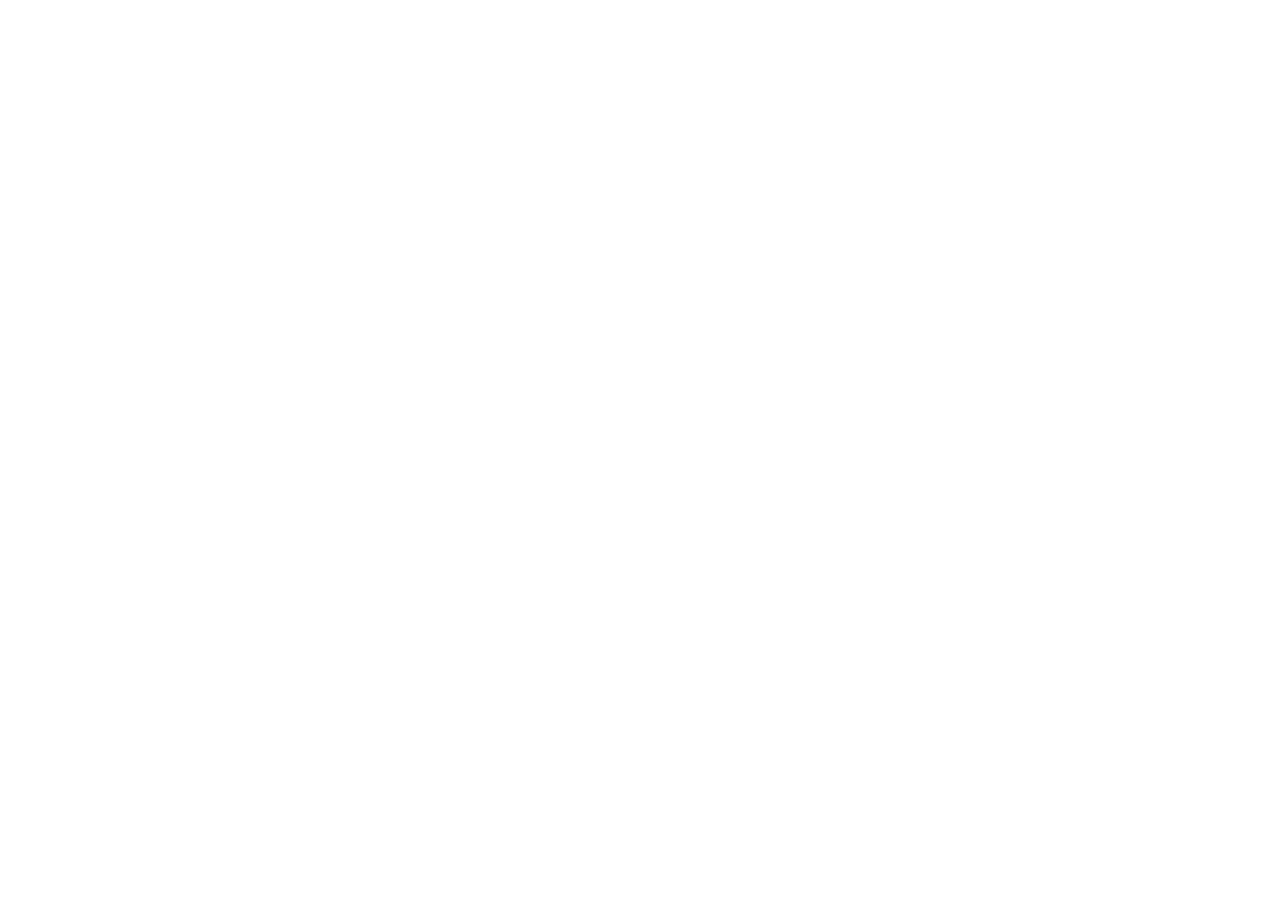
==== index.html @ 30240d35 "init project" ====
<!DOCTYPE html>
<html lang="en">
<head>
    <meta charset="UTF-8">
    <meta http-equiv="X-UA-Compatible" content="IE=edge">
    <meta name="viewport" content="width=device-width, initial-scale=1.0">
    <title>Document</title>
</head>
<body>
    
</body>
</html>
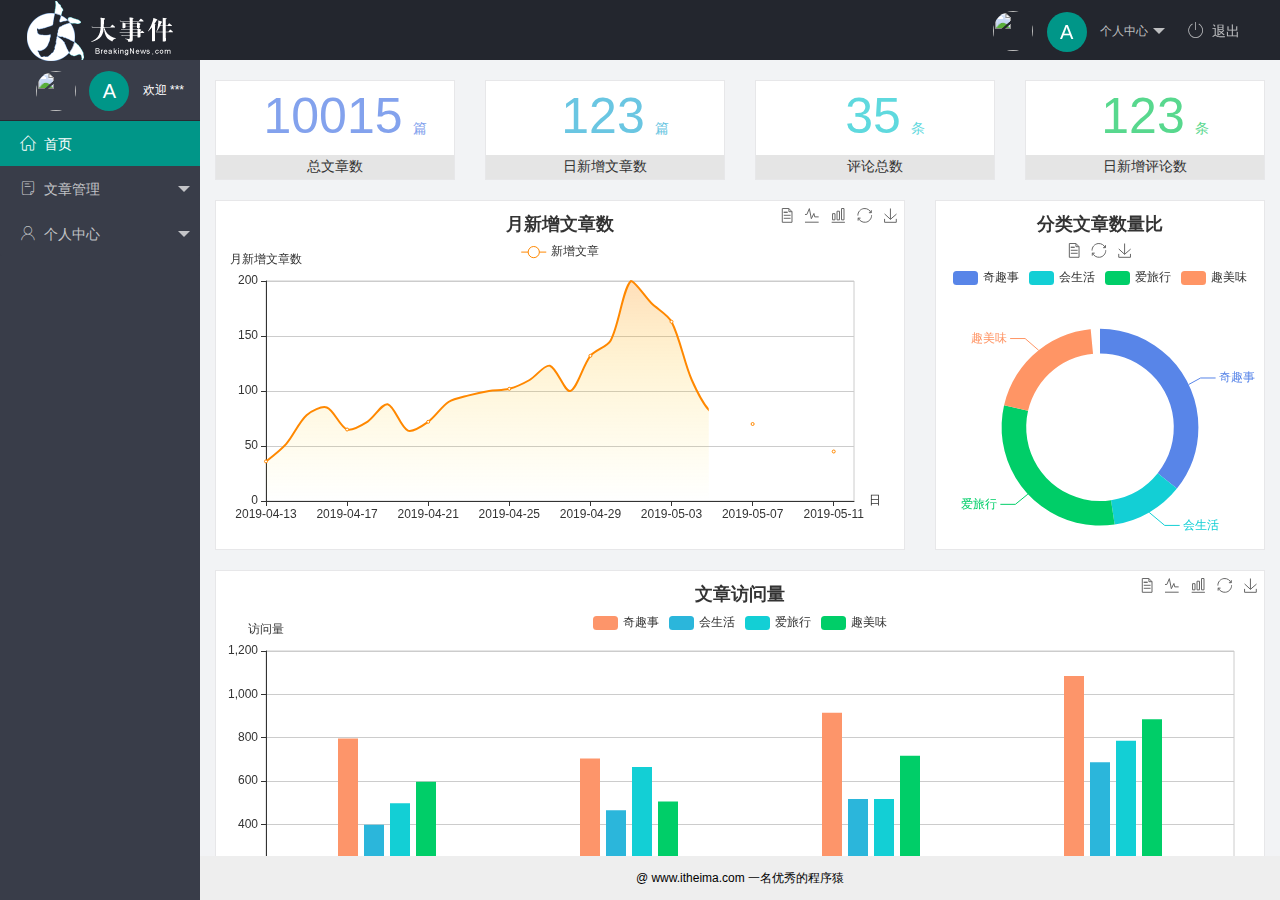
==== commit 3b55ef38: "完成了主页的开发" ====
--- a/index.html
+++ b/index.html
@@ -1,12 +1,92 @@
 <!DOCTYPE html>
 <html lang="en">
+
 <head>
-    <meta charset="UTF-8">
-    <meta http-equiv="X-UA-Compatible" content="IE=edge">
-    <meta name="viewport" content="width=device-width, initial-scale=1.0">
-    <title>Document</title>
+  <meta charset="UTF-8">
+  <meta http-equiv="X-UA-Compatible" content="IE=edge">
+  <meta name="viewport" content="width=device-width, initial-scale=1.0">
+  <title>大事件-主页</title>
+  <!-- 引入layui的css文件 -->
+  <link rel="stylesheet" href="./assets/lib/layui/css/layui.css">
+  <!-- 引入第三方字体图标库 -->
+  <link rel="stylesheet" href="./assets/fonts/iconfont.css">
+  <!-- 引入自己的css样式文件 -->
+  <link rel="stylesheet" href="./assets/css/index.css">
 </head>
-<body>
-    
+
+<body class="layui-layout-body">
+  <div class="layui-layout layui-layout-admin">
+    <div class="layui-header">
+      <div class="layui-logo">
+        <img src="/assets/images/logo.png" alt="" />
+      </div>
+      <!-- 头部区域（可配合layui已有的水平导航） -->
+      <ul class="layui-nav layui-layout-right">
+        <li class="layui-nav-item">
+          <a href="javascript:;" class="userinfo">
+            <img src="http://t.cn/RCzsdCq" class="layui-nav-img" />
+            <span class="text-avatar">A</span>
+            个人中心
+          </a>
+          <dl class="layui-nav-child">
+            <dd><a href="">基本资料</a></dd>
+            <dd><a href="">更换头像</a></dd>
+            <dd><a href="">重置密码</a></dd>
+          </dl>
+        </li>
+        <li class="layui-nav-item"><a href="javascript:;" id="btnLogout"><span class="iconfont icon-tuichu"></span>退出</a></li>
+      </ul>
+    </div>
+
+    <div class="layui-side layui-bg-black">
+      <div class="layui-side-scroll">
+        <div class="userinfo">
+          <img src="http://t.cn/RCzsdCq" class="layui-nav-img" />
+          <span class="text-avatar">A</span>
+          <span id="welcome">欢迎 ***</span>
+        </div>
+        <!-- 左侧导航区域（可配合layui已有的垂直导航） -->
+        <ul class="layui-nav layui-nav-tree" lay-shrink="all">
+          <li class="layui-nav-item layui-this"><a href="./home/dashboard.html" target="fm"><span
+                class="iconfont icon-home"></span>首页</a></li>
+          <li class="layui-nav-item">
+            <a class="" href="javascript:;"><span class="iconfont icon-16"></span>文章管理</a>
+            <dl class="layui-nav-child">
+              <dd><a href="javascript:;"><i class="layui-icon layui-icon-app"></i>文章类别</a></dd>
+              <dd><a href="javascript:;"><i class="layui-icon layui-icon-app"></i>文章列表</a></dd>
+              <dd><a href="javascript:;"><i class="layui-icon layui-icon-app"></i>发布文章</a></dd>
+            </dl>
+          </li>
+          <li class="layui-nav-item">
+            <a href="javascript:;"><span class="iconfont icon-user"></span>个人中心</a>
+            <dl class="layui-nav-child">
+              <dd><a href="javascript:;"><i class="layui-icon layui-icon-app"></i>基本资料</a></dd>
+              <dd><a href="javascript:;"><i class="layui-icon layui-icon-app"></i>更换头像</a></dd>
+              <dd><a href="javascript:;"><i class="layui-icon layui-icon-app"></i>重置密码</a></dd>
+            </dl>
+          </li>
+        </ul>
+      </div>
+    </div>
+
+    <div class="layui-body">
+      <!-- 内容主体区域 -->
+      <iframe src="./home/dashboard.html" name="fm" frameborder="0"></iframe>
+    </div>
+
+    <div class="layui-footer">
+      <!-- 底部固定区域 -->
+      @ www.itheima.com 一名优秀的程序猿
+    </div>
+  </div>
+  <!-- 导入 layui 的JS文件 -->
+  <script src="./assets/lib/layui/layui.all.js"></script>
+  <!-- 导入jQuery -->
+  <script src="./assets/lib/jquery.js"></script>
+  <!-- 导入baseAPI.js -->
+  <script src="./assets/js/baseAPI.js"></script>
+  <!-- 导入自己封装的js -->
+  <script src="./assets/js/index.js"></script>
 </body>
+
 </html>--- a/assets/lib/layui/css/layui.css
+++ b/assets/lib/layui/css/layui.css
@@ -0,0 +1,2 @@
+/** layui-v2.5.5 MIT License By https://www.layui.com */
+ .layui-inline,img{display:inline-block;vertical-align:middle}h1,h2,h3,h4,h5,h6{font-weight:400}.layui-edge,.layui-header,.layui-inline,.layui-main{position:relative}.layui-body,.layui-edge,.layui-elip{overflow:hidden}.layui-btn,.layui-edge,.layui-inline,img{vertical-align:middle}.layui-btn,.layui-disabled,.layui-icon,.layui-unselect{-moz-user-select:none;-webkit-user-select:none;-ms-user-select:none}.layui-elip,.layui-form-checkbox span,.layui-form-pane .layui-form-label{text-overflow:ellipsis;white-space:nowrap}.layui-breadcrumb,.layui-tree-btnGroup{visibility:hidden}blockquote,body,button,dd,div,dl,dt,form,h1,h2,h3,h4,h5,h6,input,li,ol,p,pre,td,textarea,th,ul{margin:0;padding:0;-webkit-tap-highlight-color:rgba(0,0,0,0)}a:active,a:hover{outline:0}img{border:none}li{list-style:none}table{border-collapse:collapse;border-spacing:0}h4,h5,h6{font-size:100%}button,input,optgroup,option,select,textarea{font-family:inherit;font-size:inherit;font-style:inherit;font-weight:inherit;outline:0}pre{white-space:pre-wrap;white-space:-moz-pre-wrap;white-space:-pre-wrap;white-space:-o-pre-wrap;word-wrap:break-word}body{line-height:24px;font:14px Helvetica Neue,Helvetica,PingFang SC,Tahoma,Arial,sans-serif}hr{height:1px;margin:10px 0;border:0;clear:both}a{color:#333;text-decoration:none}a:hover{color:#777}a cite{font-style:normal;*cursor:pointer}.layui-border-box,.layui-border-box *{box-sizing:border-box}.layui-box,.layui-box *{box-sizing:content-box}.layui-clear{clear:both;*zoom:1}.layui-clear:after{content:'\20';clear:both;*zoom:1;display:block;height:0}.layui-inline{*display:inline;*zoom:1}.layui-edge{display:inline-block;width:0;height:0;border-width:6px;border-style:dashed;border-color:transparent}.layui-edge-top{top:-4px;border-bottom-color:#999;border-bottom-style:solid}.layui-edge-right{border-left-color:#999;border-left-style:solid}.layui-edge-bottom{top:2px;border-top-color:#999;border-top-style:solid}.layui-edge-left{border-right-color:#999;border-right-style:solid}.layui-disabled,.layui-disabled:hover{color:#d2d2d2!important;cursor:not-allowed!important}.layui-circle{border-radius:100%}.layui-show{display:block!important}.layui-hide{display:none!important}@font-face{font-family:layui-icon;src:url(../font/iconfont.eot?v=250);src:url(../font/iconfont.eot?v=250#iefix) format('embedded-opentype'),url(../font/iconfont.woff2?v=250) format('woff2'),url(../font/iconfont.woff?v=250) format('woff'),url(../font/iconfont.ttf?v=250) format('truetype'),url(../font/iconfont.svg?v=250#layui-icon) format('svg')}.layui-icon{font-family:layui-icon!important;font-size:16px;font-style:normal;-webkit-font-smoothing:antialiased;-moz-osx-font-smoothing:grayscale}.layui-icon-reply-fill:before{content:"\e611"}.layui-icon-set-fill:before{content:"\e614"}.layui-icon-menu-fill:before{content:"\e60f"}.layui-icon-search:before{content:"\e615"}.layui-icon-share:before{content:"\e641"}.layui-icon-set-sm:before{content:"\e620"}.layui-icon-engine:before{content:"\e628"}.layui-icon-close:before{content:"\1006"}.layui-icon-close-fill:before{content:"\1007"}.layui-icon-chart-screen:before{content:"\e629"}.layui-icon-star:before{content:"\e600"}.layui-icon-circle-dot:before{content:"\e617"}.layui-icon-chat:before{content:"\e606"}.layui-icon-release:before{content:"\e609"}.layui-icon-list:before{content:"\e60a"}.layui-icon-chart:before{content:"\e62c"}.layui-icon-ok-circle:before{content:"\1005"}.layui-icon-layim-theme:before{content:"\e61b"}.layui-icon-table:before{content:"\e62d"}.layui-icon-right:before{content:"\e602"}.layui-icon-left:before{content:"\e603"}.layui-icon-cart-simple:before{content:"\e698"}.layui-icon-face-cry:before{content:"\e69c"}.layui-icon-face-smile:before{content:"\e6af"}.layui-icon-survey:before{content:"\e6b2"}.layui-icon-tree:before{content:"\e62e"}.layui-icon-upload-circle:before{content:"\e62f"}.layui-icon-add-circle:before{content:"\e61f"}.layui-icon-download-circle:before{content:"\e601"}.layui-icon-templeate-1:before{content:"\e630"}.layui-icon-util:before{content:"\e631"}.layui-icon-face-surprised:before{content:"\e664"}.layui-icon-edit:before{content:"\e642"}.layui-icon-speaker:before{content:"\e645"}.layui-icon-down:before{content:"\e61a"}.layui-icon-file:before{content:"\e621"}.layui-icon-layouts:before{content:"\e632"}.layui-icon-rate-half:before{content:"\e6c9"}.layui-icon-add-circle-fine:before{content:"\e608"}.layui-icon-prev-circle:before{content:"\e633"}.layui-icon-read:before{content:"\e705"}.layui-icon-404:before{content:"\e61c"}.layui-icon-carousel:before{content:"\e634"}.layui-icon-help:before{content:"\e607"}.layui-icon-code-circle:before{content:"\e635"}.layui-icon-water:before{content:"\e636"}.layui-icon-username:before{content:"\e66f"}.layui-icon-find-fill:before{content:"\e670"}.layui-icon-about:before{content:"\e60b"}.layui-icon-location:before{content:"\e715"}.layui-icon-up:before{content:"\e619"}.layui-icon-pause:before{content:"\e651"}.layui-icon-date:before{content:"\e637"}.layui-icon-layim-uploadfile:before{content:"\e61d"}.layui-icon-delete:before{content:"\e640"}.layui-icon-play:before{content:"\e652"}.layui-icon-top:before{content:"\e604"}.layui-icon-friends:before{content:"\e612"}.layui-icon-refresh-3:before{content:"\e9aa"}.layui-icon-ok:before{content:"\e605"}.layui-icon-layer:before{content:"\e638"}.layui-icon-face-smile-fine:before{content:"\e60c"}.layui-icon-dollar:before{content:"\e659"}.layui-icon-group:before{content:"\e613"}.layui-icon-layim-download:before{content:"\e61e"}.layui-icon-picture-fine:before{content:"\e60d"}.layui-icon-link:before{content:"\e64c"}.layui-icon-diamond:before{content:"\e735"}.layui-icon-log:before{content:"\e60e"}.layui-icon-rate-solid:before{content:"\e67a"}.layui-icon-fonts-del:before{content:"\e64f"}.layui-icon-unlink:before{content:"\e64d"}.layui-icon-fonts-clear:before{content:"\e639"}.layui-icon-triangle-r:before{content:"\e623"}.layui-icon-circle:before{content:"\e63f"}.layui-icon-radio:before{content:"\e643"}.layui-icon-align-center:before{content:"\e647"}.layui-icon-align-right:before{content:"\e648"}.layui-icon-align-left:before{content:"\e649"}.layui-icon-loading-1:before{content:"\e63e"}.layui-icon-return:before{content:"\e65c"}.layui-icon-fonts-strong:before{content:"\e62b"}.layui-icon-upload:before{content:"\e67c"}.layui-icon-dialogue:before{content:"\e63a"}.layui-icon-video:before{content:"\e6ed"}.layui-icon-headset:before{content:"\e6fc"}.layui-icon-cellphone-fine:before{content:"\e63b"}.layui-icon-add-1:before{content:"\e654"}.layui-icon-face-smile-b:before{content:"\e650"}.layui-icon-fonts-html:before{content:"\e64b"}.layui-icon-form:before{content:"\e63c"}.layui-icon-cart:before{content:"\e657"}.layui-icon-camera-fill:before{content:"\e65d"}.layui-icon-tabs:before{content:"\e62a"}.layui-icon-fonts-code:before{content:"\e64e"}.layui-icon-fire:before{content:"\e756"}.layui-icon-set:before{content:"\e716"}.layui-icon-fonts-u:before{content:"\e646"}.layui-icon-triangle-d:before{content:"\e625"}.layui-icon-tips:before{content:"\e702"}.layui-icon-picture:before{content:"\e64a"}.layui-icon-more-vertical:before{content:"\e671"}.layui-icon-flag:before{content:"\e66c"}.layui-icon-loading:before{content:"\e63d"}.layui-icon-fonts-i:before{content:"\e644"}.layui-icon-refresh-1:before{content:"\e666"}.layui-icon-rmb:before{content:"\e65e"}.layui-icon-home:before{content:"\e68e"}.layui-icon-user:before{content:"\e770"}.layui-icon-notice:before{content:"\e667"}.layui-icon-login-weibo:before{content:"\e675"}.layui-icon-voice:before{content:"\e688"}.layui-icon-upload-drag:before{content:"\e681"}.layui-icon-login-qq:before{content:"\e676"}.layui-icon-snowflake:before{content:"\e6b1"}.layui-icon-file-b:before{content:"\e655"}.layui-icon-template:before{content:"\e663"}.layui-icon-auz:before{content:"\e672"}.layui-icon-console:before{content:"\e665"}.layui-icon-app:before{content:"\e653"}.layui-icon-prev:before{content:"\e65a"}.layui-icon-website:before{content:"\e7ae"}.layui-icon-next:before{content:"\e65b"}.layui-icon-component:before{content:"\e857"}.layui-icon-more:before{content:"\e65f"}.layui-icon-login-wechat:before{content:"\e677"}.layui-icon-shrink-right:before{content:"\e668"}.layui-icon-spread-left:before{content:"\e66b"}.layui-icon-camera:before{content:"\e660"}.layui-icon-note:before{content:"\e66e"}.layui-icon-refresh:before{content:"\e669"}.layui-icon-female:before{content:"\e661"}.layui-icon-male:before{content:"\e662"}.layui-icon-password:before{content:"\e673"}.layui-icon-senior:before{content:"\e674"}.layui-icon-theme:before{content:"\e66a"}.layui-icon-tread:before{content:"\e6c5"}.layui-icon-praise:before{content:"\e6c6"}.layui-icon-star-fill:before{content:"\e658"}.layui-icon-rate:before{content:"\e67b"}.layui-icon-template-1:before{content:"\e656"}.layui-icon-vercode:before{content:"\e679"}.layui-icon-cellphone:before{content:"\e678"}.layui-icon-screen-full:before{content:"\e622"}.layui-icon-screen-restore:before{content:"\e758"}.layui-icon-cols:before{content:"\e610"}.layui-icon-export:before{content:"\e67d"}.layui-icon-print:before{content:"\e66d"}.layui-icon-slider:before{content:"\e714"}.layui-icon-addition:before{content:"\e624"}.layui-icon-subtraction:before{content:"\e67e"}.layui-icon-service:before{content:"\e626"}.layui-icon-transfer:before{content:"\e691"}.layui-main{width:1140px;margin:0 auto}.layui-header{z-index:1000;height:60px}.layui-header a:hover{transition:all .5s;-webkit-transition:all .5s}.layui-side{position:fixed;left:0;top:0;bottom:0;z-index:999;width:200px;overflow-x:hidden}.layui-side-scroll{position:relative;width:220px;height:100%;overflow-x:hidden}.layui-body{position:absolute;left:200px;right:0;top:0;bottom:0;z-index:998;width:auto;overflow-y:auto;box-sizing:border-box}.layui-layout-body{overflow:hidden}.layui-layout-admin .layui-header{background-color:#23262E}.layui-layout-admin .layui-side{top:60px;width:200px;overflow-x:hidden}.layui-layout-admin .layui-body{position:fixed;top:60px;bottom:44px}.layui-layout-admin .layui-main{width:auto;margin:0 15px}.layui-layout-admin .layui-footer{position:fixed;left:200px;right:0;bottom:0;height:44px;line-height:44px;padding:0 15px;background-color:#eee}.layui-layout-admin .layui-logo{position:absolute;left:0;top:0;width:200px;height:100%;line-height:60px;text-align:center;color:#009688;font-size:16px}.layui-layout-admin .layui-header .layui-nav{background:0 0}.layui-layout-left{position:absolute!important;left:200px;top:0}.layui-layout-right{position:absolute!important;right:0;top:0}.layui-container{position:relative;margin:0 auto;padding:0 15px;box-sizing:border-box}.layui-fluid{position:relative;margin:0 auto;padding:0 15px}.layui-row:after,.layui-row:before{content:'';display:block;clear:both}.layui-col-lg1,.layui-col-lg10,.layui-col-lg11,.layui-col-lg12,.layui-col-lg2,.layui-col-lg3,.layui-col-lg4,.layui-col-lg5,.layui-col-lg6,.layui-col-lg7,.layui-col-lg8,.layui-col-lg9,.layui-col-md1,.layui-col-md10,.layui-col-md11,.layui-col-md12,.layui-col-md2,.layui-col-md3,.layui-col-md4,.layui-col-md5,.layui-col-md6,.layui-col-md7,.layui-col-md8,.layui-col-md9,.layui-col-sm1,.layui-col-sm10,.layui-col-sm11,.layui-col-sm12,.layui-col-sm2,.layui-col-sm3,.layui-col-sm4,.layui-col-sm5,.layui-col-sm6,.layui-col-sm7,.layui-col-sm8,.layui-col-sm9,.layui-col-xs1,.layui-col-xs10,.layui-col-xs11,.layui-col-xs12,.layui-col-xs2,.layui-col-xs3,.layui-col-xs4,.layui-col-xs5,.layui-col-xs6,.layui-col-xs7,.layui-col-xs8,.layui-col-xs9{position:relative;display:block;box-sizing:border-box}.layui-col-xs1,.layui-col-xs10,.layui-col-xs11,.layui-col-xs12,.layui-col-xs2,.layui-col-xs3,.layui-col-xs4,.layui-col-xs5,.layui-col-xs6,.layui-col-xs7,.layui-col-xs8,.layui-col-xs9{float:left}.layui-col-xs1{width:8.33333333%}.layui-col-xs2{width:16.66666667%}.layui-col-xs3{width:25%}.layui-col-xs4{width:33.33333333%}.layui-col-xs5{width:41.66666667%}.layui-col-xs6{width:50%}.layui-col-xs7{width:58.33333333%}.layui-col-xs8{width:66.66666667%}.layui-col-xs9{width:75%}.layui-col-xs10{width:83.33333333%}.layui-col-xs11{width:91.66666667%}.layui-col-xs12{width:100%}.layui-col-xs-offset1{margin-left:8.33333333%}.layui-col-xs-offset2{margin-left:16.66666667%}.layui-col-xs-offset3{margin-left:25%}.layui-col-xs-offset4{margin-left:33.33333333%}.layui-col-xs-offset5{margin-left:41.66666667%}.layui-col-xs-offset6{margin-left:50%}.layui-col-xs-offset7{margin-left:58.33333333%}.layui-col-xs-offset8{margin-left:66.66666667%}.layui-col-xs-offset9{margin-left:75%}.layui-col-xs-offset10{margin-left:83.33333333%}.layui-col-xs-offset11{margin-left:91.66666667%}.layui-col-xs-offset12{margin-left:100%}@media screen and (max-width:768px){.layui-hide-xs{display:none!important}.layui-show-xs-block{display:block!important}.layui-show-xs-inline{display:inline!important}.layui-show-xs-inline-block{display:inline-block!important}}@media screen and (min-width:768px){.layui-container{width:750px}.layui-hide-sm{display:none!important}.layui-show-sm-block{display:block!important}.layui-show-sm-inline{display:inline!important}.layui-show-sm-inline-block{display:inline-block!important}.layui-col-sm1,.layui-col-sm10,.layui-col-sm11,.layui-col-sm12,.layui-col-sm2,.layui-col-sm3,.layui-col-sm4,.layui-col-sm5,.layui-col-sm6,.layui-col-sm7,.layui-col-sm8,.layui-col-sm9{float:left}.layui-col-sm1{width:8.33333333%}.layui-col-sm2{width:16.66666667%}.layui-col-sm3{width:25%}.layui-col-sm4{width:33.33333333%}.layui-col-sm5{width:41.66666667%}.layui-col-sm6{width:50%}.layui-col-sm7{width:58.33333333%}.layui-col-sm8{width:66.66666667%}.layui-col-sm9{width:75%}.layui-col-sm10{width:83.33333333%}.layui-col-sm11{width:91.66666667%}.layui-col-sm12{width:100%}.layui-col-sm-offset1{margin-left:8.33333333%}.layui-col-sm-offset2{margin-left:16.66666667%}.layui-col-sm-offset3{margin-left:25%}.layui-col-sm-offset4{margin-left:33.33333333%}.layui-col-sm-offset5{margin-left:41.66666667%}.layui-col-sm-offset6{margin-left:50%}.layui-col-sm-offset7{margin-left:58.33333333%}.layui-col-sm-offset8{margin-left:66.66666667%}.layui-col-sm-offset9{margin-left:75%}.layui-col-sm-offset10{margin-left:83.33333333%}.layui-col-sm-offset11{margin-left:91.66666667%}.layui-col-sm-offset12{margin-left:100%}}@media screen and (min-width:992px){.layui-container{width:970px}.layui-hide-md{display:none!important}.layui-show-md-block{display:block!important}.layui-show-md-inline{display:inline!important}.layui-show-md-inline-block{display:inline-block!important}.layui-col-md1,.layui-col-md10,.layui-col-md11,.layui-col-md12,.layui-col-md2,.layui-col-md3,.layui-col-md4,.layui-col-md5,.layui-col-md6,.layui-col-md7,.layui-col-md8,.layui-col-md9{float:left}.layui-col-md1{width:8.33333333%}.layui-col-md2{width:16.66666667%}.layui-col-md3{width:25%}.layui-col-md4{width:33.33333333%}.layui-col-md5{width:41.66666667%}.layui-col-md6{width:50%}.layui-col-md7{width:58.33333333%}.layui-col-md8{width:66.66666667%}.layui-col-md9{width:75%}.layui-col-md10{width:83.33333333%}.layui-col-md11{width:91.66666667%}.layui-col-md12{width:100%}.layui-col-md-offset1{margin-left:8.33333333%}.layui-col-md-offset2{margin-left:16.66666667%}.layui-col-md-offset3{margin-left:25%}.layui-col-md-offset4{margin-left:33.33333333%}.layui-col-md-offset5{margin-left:41.66666667%}.layui-col-md-offset6{margin-left:50%}.layui-col-md-offset7{margin-left:58.33333333%}.layui-col-md-offset8{margin-left:66.66666667%}.layui-col-md-offset9{margin-left:75%}.layui-col-md-offset10{margin-left:83.33333333%}.layui-col-md-offset11{margin-left:91.66666667%}.layui-col-md-offset12{margin-left:100%}}@media screen and (min-width:1200px){.layui-container{width:1170px}.layui-hide-lg{display:none!important}.layui-show-lg-block{display:block!important}.layui-show-lg-inline{display:inline!important}.layui-show-lg-inline-block{display:inline-block!important}.layui-col-lg1,.layui-col-lg10,.layui-col-lg11,.layui-col-lg12,.layui-col-lg2,.layui-col-lg3,.layui-col-lg4,.layui-col-lg5,.layui-col-lg6,.layui-col-lg7,.layui-col-lg8,.layui-col-lg9{float:left}.layui-col-lg1{width:8.33333333%}.layui-col-lg2{width:16.66666667%}.layui-col-lg3{width:25%}.layui-col-lg4{width:33.33333333%}.layui-col-lg5{width:41.66666667%}.layui-col-lg6{width:50%}.layui-col-lg7{width:58.33333333%}.layui-col-lg8{width:66.66666667%}.layui-col-lg9{width:75%}.layui-col-lg10{width:83.33333333%}.layui-col-lg11{width:91.66666667%}.layui-col-lg12{width:100%}.layui-col-lg-offset1{margin-left:8.33333333%}.layui-col-lg-offset2{margin-left:16.66666667%}.layui-col-lg-offset3{margin-left:25%}.layui-col-lg-offset4{margin-left:33.33333333%}.layui-col-lg-offset5{margin-left:41.66666667%}.layui-col-lg-offset6{margin-left:50%}.layui-col-lg-offset7{margin-left:58.33333333%}.layui-col-lg-offset8{margin-left:66.66666667%}.layui-col-lg-offset9{margin-left:75%}.layui-col-lg-offset10{margin-left:83.33333333%}.layui-col-lg-offset11{margin-left:91.66666667%}.layui-col-lg-offset12{margin-left:100%}}.layui-col-space1{margin:-.5px}.layui-col-space1>*{padding:.5px}.layui-col-space3{margin:-1.5px}.layui-col-space3>*{padding:1.5px}.layui-col-space5{margin:-2.5px}.layui-col-space5>*{padding:2.5px}.layui-col-space8{margin:-3.5px}.layui-col-space8>*{padding:3.5px}.layui-col-space10{margin:-5px}.layui-col-space10>*{padding:5px}.layui-col-space12{margin:-6px}.layui-col-space12>*{padding:6px}.layui-col-space15{margin:-7.5px}.layui-col-space15>*{padding:7.5px}.layui-col-space18{margin:-9px}.layui-col-space18>*{padding:9px}.layui-col-space20{margin:-10px}.layui-col-space20>*{padding:10px}.layui-col-space22{margin:-11px}.layui-col-space22>*{padding:11px}.layui-col-space25{margin:-12.5px}.layui-col-space25>*{padding:12.5px}.layui-col-space30{margin:-15px}.layui-col-space30>*{padding:15px}.layui-btn,.layui-input,.layui-select,.layui-textarea,.layui-upload-button{outline:0;-webkit-appearance:none;transition:all .3s;-webkit-transition:all .3s;box-sizing:border-box}.layui-elem-quote{margin-bottom:10px;padding:15px;line-height:22px;border-left:5px solid #009688;border-radius:0 2px 2px 0;background-color:#f2f2f2}.layui-quote-nm{border-style:solid;border-width:1px 1px 1px 5px;background:0 0}.layui-elem-field{margin-bottom:10px;padding:0;border-width:1px;border-style:solid}.layui-elem-field legend{margin-left:20px;padding:0 10px;font-size:20px;font-weight:300}.layui-field-title{margin:10px 0 20px;border-width:1px 0 0}.layui-field-box{padding:10px 15px}.layui-field-title .layui-field-box{padding:10px 0}.layui-progress{position:relative;height:6px;border-radius:20px;background-color:#e2e2e2}.layui-progress-bar{position:absolute;left:0;top:0;width:0;max-width:100%;height:6px;border-radius:20px;text-align:right;background-color:#5FB878;transition:all .3s;-webkit-transition:all .3s}.layui-progress-big,.layui-progress-big .layui-progress-bar{height:18px;line-height:18px}.layui-progress-text{position:relative;top:-20px;line-height:18px;font-size:12px;color:#666}.layui-progress-big .layui-progress-text{position:static;padding:0 10px;color:#fff}.layui-collapse{border-width:1px;border-style:solid;border-radius:2px}.layui-colla-content,.layui-colla-item{border-top-width:1px;border-top-style:solid}.layui-colla-item:first-child{border-top:none}.layui-colla-title{position:relative;height:42px;line-height:42px;padding:0 15px 0 35px;color:#333;background-color:#f2f2f2;cursor:pointer;font-size:14px;overflow:hidden}.layui-colla-content{display:none;padding:10px 15px;line-height:22px;color:#666}.layui-colla-icon{position:absolute;left:15px;top:0;font-size:14px}.layui-card{margin-bottom:15px;border-radius:2px;background-color:#fff;box-shadow:0 1px 2px 0 rgba(0,0,0,.05)}.layui-card:last-child{margin-bottom:0}.layui-card-header{position:relative;height:42px;line-height:42px;padding:0 15px;border-bottom:1px solid #f6f6f6;color:#333;border-radius:2px 2px 0 0;font-size:14px}.layui-bg-black,.layui-bg-blue,.layui-bg-cyan,.layui-bg-green,.layui-bg-orange,.layui-bg-red{color:#fff!important}.layui-card-body{position:relative;padding:10px 15px;line-height:24px}.layui-card-body[pad15]{padding:15px}.layui-card-body[pad20]{padding:20px}.layui-card-body .layui-table{margin:5px 0}.layui-card .layui-tab{margin:0}.layui-panel-window{position:relative;padding:15px;border-radius:0;border-top:5px solid #E6E6E6;background-color:#fff}.layui-auxiliar-moving{position:fixed;left:0;right:0;top:0;bottom:0;width:100%;height:100%;background:0 0;z-index:9999999999}.layui-form-label,.layui-form-mid,.layui-form-select,.layui-input-block,.layui-input-inline,.layui-textarea{position:relative}.layui-bg-red{background-color:#FF5722!important}.layui-bg-orange{background-color:#FFB800!important}.layui-bg-green{background-color:#009688!important}.layui-bg-cyan{background-color:#2F4056!important}.layui-bg-blue{background-color:#1E9FFF!important}.layui-bg-black{background-color:#393D49!important}.layui-bg-gray{background-color:#eee!important;color:#666!important}.layui-badge-rim,.layui-colla-content,.layui-colla-item,.layui-collapse,.layui-elem-field,.layui-form-pane .layui-form-item[pane],.layui-form-pane .layui-form-label,.layui-input,.layui-layedit,.layui-layedit-tool,.layui-quote-nm,.layui-select,.layui-tab-bar,.layui-tab-card,.layui-tab-title,.layui-tab-title .layui-this:after,.layui-textarea{border-color:#e6e6e6}.layui-timeline-item:before,hr{background-color:#e6e6e6}.layui-text{line-height:22px;font-size:14px;color:#666}.layui-text h1,.layui-text h2,.layui-text h3{font-weight:500;color:#333}.layui-text h1{font-size:30px}.layui-text h2{font-size:24px}.layui-text h3{font-size:18px}.layui-text a:not(.layui-btn){color:#01AAED}.layui-text a:not(.layui-btn):hover{text-decoration:underline}.layui-text ul{padding:5px 0 5px 15px}.layui-text ul li{margin-top:5px;list-style-type:disc}.layui-text em,.layui-word-aux{color:#999!important;padding:0 5px!important}.layui-btn{display:inline-block;height:38px;line-height:38px;padding:0 18px;background-color:#009688;color:#fff;white-space:nowrap;text-align:center;font-size:14px;border:none;border-radius:2px;cursor:pointer}.layui-btn:hover{opacity:.8;filter:alpha(opacity=80);color:#fff}.layui-btn:active{opacity:1;filter:alpha(opacity=100)}.layui-btn+.layui-btn{margin-left:10px}.layui-btn-container{font-size:0}.layui-btn-container .layui-btn{margin-right:10px;margin-bottom:10px}.layui-btn-container .layui-btn+.layui-btn{margin-left:0}.layui-table .layui-btn-container .layui-btn{margin-bottom:9px}.layui-btn-radius{border-radius:100px}.layui-btn .layui-icon{margin-right:3px;font-size:18px;vertical-align:bottom;vertical-align:middle\9}.layui-btn-primary{border:1px solid #C9C9C9;background-color:#fff;color:#555}.layui-btn-primary:hover{border-color:#009688;color:#333}.layui-btn-normal{background-color:#1E9FFF}.layui-btn-warm{background-color:#FFB800}.layui-btn-danger{background-color:#FF5722}.layui-btn-checked{background-color:#5FB878}.layui-btn-disabled,.layui-btn-disabled:active,.layui-btn-disabled:hover{border:1px solid #e6e6e6;background-color:#FBFBFB;color:#C9C9C9;cursor:not-allowed;opacity:1}.layui-btn-lg{height:44px;line-height:44px;padding:0 25px;font-size:16px}.layui-btn-sm{height:30px;line-height:30px;padding:0 10px;font-size:12px}.layui-btn-sm i{font-size:16px!important}.layui-btn-xs{height:22px;line-height:22px;padding:0 5px;font-size:12px}.layui-btn-xs i{font-size:14px!important}.layui-btn-group{display:inline-block;vertical-align:middle;font-size:0}.layui-btn-group .layui-btn{margin-left:0!important;margin-right:0!important;border-left:1px solid rgba(255,255,255,.5);border-radius:0}.layui-btn-group .layui-btn-primary{border-left:none}.layui-btn-group .layui-btn-primary:hover{border-color:#C9C9C9;color:#009688}.layui-btn-group .layui-btn:first-child{border-left:none;border-radius:2px 0 0 2px}.layui-btn-group .layui-btn-primary:first-child{border-left:1px solid #c9c9c9}.layui-btn-group .layui-btn:last-child{border-radius:0 2px 2px 0}.layui-btn-group .layui-btn+.layui-btn{margin-left:0}.layui-btn-group+.layui-btn-group{margin-left:10px}.layui-btn-fluid{width:100%}.layui-input,.layui-select,.layui-textarea{height:38px;line-height:1.3;line-height:38px\9;border-width:1px;border-style:solid;background-color:#fff;border-radius:2px}.layui-input::-webkit-input-placeholder,.layui-select::-webkit-input-placeholder,.layui-textarea::-webkit-input-placeholder{line-height:1.3}.layui-input,.layui-textarea{display:block;width:100%;padding-left:10px}.layui-input:hover,.layui-textarea:hover{border-color:#D2D2D2!important}.layui-input:focus,.layui-textarea:focus{border-color:#C9C9C9!important}.layui-textarea{min-height:100px;height:auto;line-height:20px;padding:6px 10px;resize:vertical}.layui-select{padding:0 10px}.layui-form input[type=checkbox],.layui-form input[type=radio],.layui-form select{display:none}.layui-form [lay-ignore]{display:initial}.layui-form-item{margin-bottom:15px;clear:both;*zoom:1}.layui-form-item:after{content:'\20';clear:both;*zoom:1;display:block;height:0}.layui-form-label{float:left;display:block;padding:9px 15px;width:80px;font-weight:400;line-height:20px;text-align:right}.layui-form-label-col{display:block;float:none;padding:9px 0;line-height:20px;text-align:left}.layui-form-item .layui-inline{margin-bottom:5px;margin-right:10px}.layui-input-block{margin-left:110px;min-height:36px}.layui-input-inline{display:inline-block;vertical-align:middle}.layui-form-item .layui-input-inline{float:left;width:190px;margin-right:10px}.layui-form-text .layui-input-inline{width:auto}.layui-form-mid{float:left;display:block;padding:9px 0!important;line-height:20px;margin-right:10px}.layui-form-danger+.layui-form-select .layui-input,.layui-form-danger:focus{border-color:#FF5722!important}.layui-form-select .layui-input{padding-right:30px;cursor:pointer}.layui-form-select .layui-edge{position:absolute;right:10px;top:50%;margin-top:-3px;cursor:pointer;border-width:6px;border-top-color:#c2c2c2;border-top-style:solid;transition:all .3s;-webkit-transition:all .3s}.layui-form-select dl{display:none;position:absolute;left:0;top:42px;padding:5px 0;z-index:899;min-width:100%;border:1px solid #d2d2d2;max-height:300px;overflow-y:auto;background-color:#fff;border-radius:2px;box-shadow:0 2px 4px rgba(0,0,0,.12);box-sizing:border-box}.layui-form-select dl dd,.layui-form-select dl dt{padding:0 10px;line-height:36px;white-space:nowrap;overflow:hidden;text-overflow:ellipsis}.layui-form-select dl dt{font-size:12px;color:#999}.layui-form-select dl dd{cursor:pointer}.layui-form-select dl dd:hover{background-color:#f2f2f2;-webkit-transition:.5s all;transition:.5s all}.layui-form-select .layui-select-group dd{padding-left:20px}.layui-form-select dl dd.layui-select-tips{padding-left:10px!important;color:#999}.layui-form-select dl dd.layui-this{background-color:#5FB878;color:#fff}.layui-form-checkbox,.layui-form-select dl dd.layui-disabled{background-color:#fff}.layui-form-selected dl{display:block}.layui-form-checkbox,.layui-form-checkbox *,.layui-form-switch{display:inline-block;vertical-align:middle}.layui-form-selected .layui-edge{margin-top:-9px;-webkit-transform:rotate(180deg);transform:rotate(180deg);margin-top:-3px\9}:root .layui-form-selected .layui-edge{margin-top:-9px\0/IE9}.layui-form-selectup dl{top:auto;bottom:42px}.layui-select-none{margin:5px 0;text-align:center;color:#999}.layui-select-disabled .layui-disabled{border-color:#eee!important}.layui-select-disabled .layui-edge{border-top-color:#d2d2d2}.layui-form-checkbox{position:relative;height:30px;line-height:30px;margin-right:10px;padding-right:30px;cursor:pointer;font-size:0;-webkit-transition:.1s linear;transition:.1s linear;box-sizing:border-box}.layui-form-checkbox span{padding:0 10px;height:100%;font-size:14px;border-radius:2px 0 0 2px;background-color:#d2d2d2;color:#fff;overflow:hidden}.layui-form-checkbox:hover span{background-color:#c2c2c2}.layui-form-checkbox i{position:absolute;right:0;top:0;width:30px;height:28px;border:1px solid #d2d2d2;border-left:none;border-radius:0 2px 2px 0;color:#fff;font-size:20px;text-align:center}.layui-form-checkbox:hover i{border-color:#c2c2c2;color:#c2c2c2}.layui-form-checked,.layui-form-checked:hover{border-color:#5FB878}.layui-form-checked span,.layui-form-checked:hover span{background-color:#5FB878}.layui-form-checked i,.layui-form-checked:hover i{color:#5FB878}.layui-form-item .layui-form-checkbox{margin-top:4px}.layui-form-checkbox[lay-skin=primary]{height:auto!important;line-height:normal!important;min-width:18px;min-height:18px;border:none!important;margin-right:0;padding-left:28px;padding-right:0;background:0 0}.layui-form-checkbox[lay-skin=primary] span{padding-left:0;padding-right:15px;line-height:18px;background:0 0;color:#666}.layui-form-checkbox[lay-skin=primary] i{right:auto;left:0;width:16px;height:16px;line-height:16px;border:1px solid #d2d2d2;font-size:12px;border-radius:2px;background-color:#fff;-webkit-transition:.1s linear;transition:.1s linear}.layui-form-checkbox[lay-skin=primary]:hover i{border-color:#5FB878;color:#fff}.layui-form-checked[lay-skin=primary] i{border-color:#5FB878!important;background-color:#5FB878;color:#fff}.layui-checkbox-disbaled[lay-skin=primary] span{background:0 0!important;color:#c2c2c2}.layui-checkbox-disbaled[lay-skin=primary]:hover i{border-color:#d2d2d2}.layui-form-item .layui-form-checkbox[lay-skin=primary]{margin-top:10px}.layui-form-switch{position:relative;height:22px;line-height:22px;min-width:35px;padding:0 5px;margin-top:8px;border:1px solid #d2d2d2;border-radius:20px;cursor:pointer;background-color:#fff;-webkit-transition:.1s linear;transition:.1s linear}.layui-form-switch i{position:absolute;left:5px;top:3px;width:16px;height:16px;border-radius:20px;background-color:#d2d2d2;-webkit-transition:.1s linear;transition:.1s linear}.layui-form-switch em{position:relative;top:0;width:25px;margin-left:21px;padding:0!important;text-align:center!important;color:#999!important;font-style:normal!important;font-size:12px}.layui-form-onswitch{border-color:#5FB878;background-color:#5FB878}.layui-checkbox-disbaled,.layui-checkbox-disbaled i{border-color:#e2e2e2!important}.layui-form-onswitch i{left:100%;margin-left:-21px;background-color:#fff}.layui-form-onswitch em{margin-left:5px;margin-right:21px;color:#fff!important}.layui-checkbox-disbaled span{background-color:#e2e2e2!important}.layui-checkbox-disbaled:hover i{color:#fff!important}[lay-radio]{display:none}.layui-form-radio,.layui-form-radio *{display:inline-block;vertical-align:middle}.layui-form-radio{line-height:28px;margin:6px 10px 0 0;padding-right:10px;cursor:pointer;font-size:0}.layui-form-radio *{font-size:14px}.layui-form-radio>i{margin-right:8px;font-size:22px;color:#c2c2c2}.layui-form-radio>i:hover,.layui-form-radioed>i{color:#5FB878}.layui-radio-disbaled>i{color:#e2e2e2!important}.layui-form-pane .layui-form-label{width:110px;padding:8px 15px;height:38px;line-height:20px;border-width:1px;border-style:solid;border-radius:2px 0 0 2px;text-align:center;background-color:#FBFBFB;overflow:hidden;box-sizing:border-box}.layui-form-pane .layui-input-inline{margin-left:-1px}.layui-form-pane .layui-input-block{margin-left:110px;left:-1px}.layui-form-pane .layui-input{border-radius:0 2px 2px 0}.layui-form-pane .layui-form-text .layui-form-label{float:none;width:100%;border-radius:2px;box-sizing:border-box;text-align:left}.layui-form-pane .layui-form-text .layui-input-inline{display:block;margin:0;top:-1px;clear:both}.layui-form-pane .layui-form-text .layui-input-block{margin:0;left:0;top:-1px}.layui-form-pane .layui-form-text .layui-textarea{min-height:100px;border-radius:0 0 2px 2px}.layui-form-pane .layui-form-checkbox{margin:4px 0 4px 10px}.layui-form-pane .layui-form-radio,.layui-form-pane .layui-form-switch{margin-top:6px;margin-left:10px}.layui-form-pane .layui-form-item[pane]{position:relative;border-width:1px;border-style:solid}.layui-form-pane .layui-form-item[pane] .layui-form-label{position:absolute;left:0;top:0;height:100%;border-width:0 1px 0 0}.layui-form-pane .layui-form-item[pane] .layui-input-inline{margin-left:110px}@media screen and (max-width:450px){.layui-form-item .layui-form-label{text-overflow:ellipsis;overflow:hidden;white-space:nowrap}.layui-form-item .layui-inline{display:block;margin-right:0;margin-bottom:20px;clear:both}.layui-form-item .layui-inline:after{content:'\20';clear:both;display:block;height:0}.layui-form-item .layui-input-inline{display:block;float:none;left:-3px;width:auto;margin:0 0 10px 112px}.layui-form-item .layui-input-inline+.layui-form-mid{margin-left:110px;top:-5px;padding:0}.layui-form-item .layui-form-checkbox{margin-right:5px;margin-bottom:5px}}.layui-layedit{border-width:1px;border-style:solid;border-radius:2px}.layui-layedit-tool{padding:3px 5px;border-bottom-width:1px;border-bottom-style:solid;font-size:0}.layedit-tool-fixed{position:fixed;top:0;border-top:1px solid #e2e2e2}.layui-layedit-tool .layedit-tool-mid,.layui-layedit-tool .layui-icon{display:inline-block;vertical-align:middle;text-align:center;font-size:14px}.layui-layedit-tool .layui-icon{position:relative;width:32px;height:30px;line-height:30px;margin:3px 5px;color:#777;cursor:pointer;border-radius:2px}.layui-layedit-tool .layui-icon:hover{color:#393D49}.layui-layedit-tool .layui-icon:active{color:#000}.layui-layedit-tool .layedit-tool-active{background-color:#e2e2e2;color:#000}.layui-layedit-tool .layui-disabled,.layui-layedit-tool .layui-disabled:hover{color:#d2d2d2;cursor:not-allowed}.layui-layedit-tool .layedit-tool-mid{width:1px;height:18px;margin:0 10px;background-color:#d2d2d2}.layedit-tool-html{width:50px!important;font-size:30px!important}.layedit-tool-b,.layedit-tool-code,.layedit-tool-help{font-size:16px!important}.layedit-tool-d,.layedit-tool-face,.layedit-tool-image,.layedit-tool-unlink{font-size:18px!important}.layedit-tool-image input{position:absolute;font-size:0;left:0;top:0;width:100%;height:100%;opacity:.01;filter:Alpha(opacity=1);cursor:pointer}.layui-layedit-iframe iframe{display:block;width:100%}#LAY_layedit_code{overflow:hidden}.layui-laypage{display:inline-block;*display:inline;*zoom:1;vertical-align:middle;margin:10px 0;font-size:0}.layui-laypage>a:first-child,.layui-laypage>a:first-child em{border-radius:2px 0 0 2px}.layui-laypage>a:last-child,.layui-laypage>a:last-child em{border-radius:0 2px 2px 0}.layui-laypage>:first-child{margin-left:0!important}.layui-laypage>:last-child{margin-right:0!important}.layui-laypage a,.layui-laypage button,.layui-laypage input,.layui-laypage select,.layui-laypage span{border:1px solid #e2e2e2}.layui-laypage a,.layui-laypage span{display:inline-block;*display:inline;*zoom:1;vertical-align:middle;padding:0 15px;height:28px;line-height:28px;margin:0 -1px 5px 0;background-color:#fff;color:#333;font-size:12px}.layui-flow-more a *,.layui-laypage input,.layui-table-view select[lay-ignore]{display:inline-block}.layui-laypage a:hover{color:#009688}.layui-laypage em{font-style:normal}.layui-laypage .layui-laypage-spr{color:#999;font-weight:700}.layui-laypage a{text-decoration:none}.layui-laypage .layui-laypage-curr{position:relative}.layui-laypage .layui-laypage-curr em{position:relative;color:#fff}.layui-laypage .layui-laypage-curr .layui-laypage-em{position:absolute;left:-1px;top:-1px;padding:1px;width:100%;height:100%;background-color:#009688}.layui-laypage-em{border-radius:2px}.layui-laypage-next em,.layui-laypage-prev em{font-family:Sim sun;font-size:16px}.layui-laypage .layui-laypage-count,.layui-laypage .layui-laypage-limits,.layui-laypage .layui-laypage-refresh,.layui-laypage .layui-laypage-skip{margin-left:10px;margin-right:10px;padding:0;border:none}.layui-laypage .layui-laypage-limits,.layui-laypage .layui-laypage-refresh{vertical-align:top}.layui-laypage .layui-laypage-refresh i{font-size:18px;cursor:pointer}.layui-laypage select{height:22px;padding:3px;border-radius:2px;cursor:pointer}.layui-laypage .layui-laypage-skip{height:30px;line-height:30px;color:#999}.layui-laypage button,.layui-laypage input{height:30px;line-height:30px;border-radius:2px;vertical-align:top;background-color:#fff;box-sizing:border-box}.layui-laypage input{width:40px;margin:0 10px;padding:0 3px;text-align:center}.layui-laypage input:focus,.layui-laypage select:focus{border-color:#009688!important}.layui-laypage button{margin-left:10px;padding:0 10px;cursor:pointer}.layui-table,.layui-table-view{margin:10px 0}.layui-flow-more{margin:10px 0;text-align:center;color:#999;font-size:14px}.layui-flow-more a{height:32px;line-height:32px}.layui-flow-more a *{vertical-align:top}.layui-flow-more a cite{padding:0 20px;border-radius:3px;background-color:#eee;color:#333;font-style:normal}.layui-flow-more a cite:hover{opacity:.8}.layui-flow-more a i{font-size:30px;color:#737383}.layui-table{width:100%;background-color:#fff;color:#666}.layui-table tr{transition:all .3s;-webkit-transition:all .3s}.layui-table th{text-align:left;font-weight:400}.layui-table tbody tr:hover,.layui-table thead tr,.layui-table-click,.layui-table-header,.layui-table-hover,.layui-table-mend,.layui-table-patch,.layui-table-tool,.layui-table-total,.layui-table-total tr,.layui-table[lay-even] tr:nth-child(even){background-color:#f2f2f2}.layui-table td,.layui-table th,.layui-table-col-set,.layui-table-fixed-r,.layui-table-grid-down,.layui-table-header,.layui-table-page,.layui-table-tips-main,.layui-table-tool,.layui-table-total,.layui-table-view,.layui-table[lay-skin=line],.layui-table[lay-skin=row]{border-width:1px;border-style:solid;border-color:#e6e6e6}.layui-table td,.layui-table th{position:relative;padding:9px 15px;min-height:20px;line-height:20px;font-size:14px}.layui-table[lay-skin=line] td,.layui-table[lay-skin=line] th{border-width:0 0 1px}.layui-table[lay-skin=row] td,.layui-table[lay-skin=row] th{border-width:0 1px 0 0}.layui-table[lay-skin=nob] td,.layui-table[lay-skin=nob] th{border:none}.layui-table img{max-width:100px}.layui-table[lay-size=lg] td,.layui-table[lay-size=lg] th{padding:15px 30px}.layui-table-view .layui-table[lay-size=lg] .layui-table-cell{height:40px;line-height:40px}.layui-table[lay-size=sm] td,.layui-table[lay-size=sm] th{font-size:12px;padding:5px 10px}.layui-table-view .layui-table[lay-size=sm] .layui-table-cell{height:20px;line-height:20px}.layui-table[lay-data]{display:none}.layui-table-box{position:relative;overflow:hidden}.layui-table-view .layui-table{position:relative;width:auto;margin:0}.layui-table-view .layui-table[lay-skin=line]{border-width:0 1px 0 0}.layui-table-view .layui-table[lay-skin=row]{border-width:0 0 1px}.layui-table-view .layui-table td,.layui-table-view .layui-table th{padding:5px 0;border-top:none;border-left:none}.layui-table-view .layui-table th.layui-unselect .layui-table-cell span{cursor:pointer}.layui-table-view .layui-table td{cursor:default}.layui-table-view .layui-table td[data-edit=text]{cursor:text}.layui-table-view .layui-form-checkbox[lay-skin=primary] i{width:18px;height:18px}.layui-table-view .layui-form-radio{line-height:0;padding:0}.layui-table-view .layui-form-radio>i{margin:0;font-size:20px}.layui-table-init{position:absolute;left:0;top:0;width:100%;height:100%;text-align:center;z-index:110}.layui-table-init .layui-icon{position:absolute;left:50%;top:50%;margin:-15px 0 0 -15px;font-size:30px;color:#c2c2c2}.layui-table-header{border-width:0 0 1px;overflow:hidden}.layui-table-header .layui-table{margin-bottom:-1px}.layui-table-tool .layui-inline[lay-event]{position:relative;width:26px;height:26px;padding:5px;line-height:16px;margin-right:10px;text-align:center;color:#333;border:1px solid #ccc;cursor:pointer;-webkit-transition:.5s all;transition:.5s all}.layui-table-tool .layui-inline[lay-event]:hover{border:1px solid #999}.layui-table-tool-temp{padding-right:120px}.layui-table-tool-self{position:absolute;right:17px;top:10px}.layui-table-tool .layui-table-tool-self .layui-inline[lay-event]{margin:0 0 0 10px}.layui-table-tool-panel{position:absolute;top:29px;left:-1px;padding:5px 0;min-width:150px;min-height:40px;border:1px solid #d2d2d2;text-align:left;overflow-y:auto;background-color:#fff;box-shadow:0 2px 4px rgba(0,0,0,.12)}.layui-table-cell,.layui-table-tool-panel li{overflow:hidden;text-overflow:ellipsis;white-space:nowrap}.layui-table-tool-panel li{padding:0 10px;line-height:30px;-webkit-transition:.5s all;transition:.5s all}.layui-table-tool-panel li .layui-form-checkbox[lay-skin=primary]{width:100%;padding-left:28px}.layui-table-tool-panel li:hover{background-color:#f2f2f2}.layui-table-tool-panel li .layui-form-checkbox[lay-skin=primary] i{position:absolute;left:0;top:0}.layui-table-tool-panel li .layui-form-checkbox[lay-skin=primary] span{padding:0}.layui-table-tool .layui-table-tool-self .layui-table-tool-panel{left:auto;right:-1px}.layui-table-col-set{position:absolute;right:0;top:0;width:20px;height:100%;border-width:0 0 0 1px;background-color:#fff}.layui-table-sort{width:10px;height:20px;margin-left:5px;cursor:pointer!important}.layui-table-sort .layui-edge{position:absolute;left:5px;border-width:5px}.layui-table-sort .layui-table-sort-asc{top:3px;border-top:none;border-bottom-style:solid;border-bottom-color:#b2b2b2}.layui-table-sort .layui-table-sort-asc:hover{border-bottom-color:#666}.layui-table-sort .layui-table-sort-desc{bottom:5px;border-bottom:none;border-top-style:solid;border-top-color:#b2b2b2}.layui-table-sort .layui-table-sort-desc:hover{border-top-color:#666}.layui-table-sort[lay-sort=asc] .layui-table-sort-asc{border-bottom-color:#000}.layui-table-sort[lay-sort=desc] .layui-table-sort-desc{border-top-color:#000}.layui-table-cell{height:28px;line-height:28px;padding:0 15px;position:relative;box-sizing:border-box}.layui-table-cell .layui-form-checkbox[lay-skin=primary]{top:-1px;padding:0}.layui-table-cell .layui-table-link{color:#01AAED}.laytable-cell-checkbox,.laytable-cell-numbers,.laytable-cell-radio,.laytable-cell-space{padding:0;text-align:center}.layui-table-body{position:relative;overflow:auto;margin-right:-1px;margin-bottom:-1px}.layui-table-body .layui-none{line-height:26px;padding:15px;text-align:center;color:#999}.layui-table-fixed{position:absolute;left:0;top:0;z-index:101}.layui-table-fixed .layui-table-body{overflow:hidden}.layui-table-fixed-l{box-shadow:0 -1px 8px rgba(0,0,0,.08)}.layui-table-fixed-r{left:auto;right:-1px;border-width:0 0 0 1px;box-shadow:-1px 0 8px rgba(0,0,0,.08)}.layui-table-fixed-r .layui-table-header{position:relative;overflow:visible}.layui-table-mend{position:absolute;right:-49px;top:0;height:100%;width:50px}.layui-table-tool{position:relative;z-index:890;width:100%;min-height:50px;line-height:30px;padding:10px 15px;border-width:0 0 1px}.layui-table-tool .layui-btn-container{margin-bottom:-10px}.layui-table-page,.layui-table-total{border-width:1px 0 0;margin-bottom:-1px;overflow:hidden}.layui-table-page{position:relative;width:100%;padding:7px 7px 0;height:41px;font-size:12px;white-space:nowrap}.layui-table-page>div{height:26px}.layui-table-page .layui-laypage{margin:0}.layui-table-page .layui-laypage a,.layui-table-page .layui-laypage span{height:26px;line-height:26px;margin-bottom:10px;border:none;background:0 0}.layui-table-page .layui-laypage a,.layui-table-page .layui-laypage span.layui-laypage-curr{padding:0 12px}.layui-table-page .layui-laypage span{margin-left:0;padding:0}.layui-table-page .layui-laypage .layui-laypage-prev{margin-left:-7px!important}.layui-table-page .layui-laypage .layui-laypage-curr .layui-laypage-em{left:0;top:0;padding:0}.layui-table-page .layui-laypage button,.layui-table-page .layui-laypage input{height:26px;line-height:26px}.layui-table-page .layui-laypage input{width:40px}.layui-table-page .layui-laypage button{padding:0 10px}.layui-table-page select{height:18px}.layui-table-patch .layui-table-cell{padding:0;width:30px}.layui-table-edit{position:absolute;left:0;top:0;width:100%;height:100%;padding:0 14px 1px;border-radius:0;box-shadow:1px 1px 20px rgba(0,0,0,.15)}.layui-table-edit:focus{border-color:#5FB878!important}select.layui-table-edit{padding:0 0 0 10px;border-color:#C9C9C9}.layui-table-view .layui-form-checkbox,.layui-table-view .layui-form-radio,.layui-table-view .layui-form-switch{top:0;margin:0;box-sizing:content-box}.layui-table-view .layui-form-checkbox{top:-1px;height:26px;line-height:26px}.layui-table-view .layui-form-checkbox i{height:26px}.layui-table-grid .layui-table-cell{overflow:visible}.layui-table-grid-down{position:absolute;top:0;right:0;width:26px;height:100%;padding:5px 0;border-width:0 0 0 1px;text-align:center;background-color:#fff;color:#999;cursor:pointer}.layui-table-grid-down .layui-icon{position:absolute;top:50%;left:50%;margin:-8px 0 0 -8px}.layui-table-grid-down:hover{background-color:#fbfbfb}body .layui-table-tips .layui-layer-content{background:0 0;padding:0;box-shadow:0 1px 6px rgba(0,0,0,.12)}.layui-table-tips-main{margin:-44px 0 0 -1px;max-height:150px;padding:8px 15px;font-size:14px;overflow-y:scroll;background-color:#fff;color:#666}.layui-table-tips-c{position:absolute;right:-3px;top:-13px;width:20px;height:20px;padding:3px;cursor:pointer;background-color:#666;border-radius:50%;color:#fff}.layui-table-tips-c:hover{background-color:#777}.layui-table-tips-c:before{position:relative;right:-2px}.layui-upload-file{display:none!important;opacity:.01;filter:Alpha(opacity=1)}.layui-upload-drag,.layui-upload-form,.layui-upload-wrap{display:inline-block}.layui-upload-list{margin:10px 0}.layui-upload-choose{padding:0 10px;color:#999}.layui-upload-drag{position:relative;padding:30px;border:1px dashed #e2e2e2;background-color:#fff;text-align:center;cursor:pointer;color:#999}.layui-upload-drag .layui-icon{font-size:50px;color:#009688}.layui-upload-drag[lay-over]{border-color:#009688}.layui-upload-iframe{position:absolute;width:0;height:0;border:0;visibility:hidden}.layui-upload-wrap{position:relative;vertical-align:middle}.layui-upload-wrap .layui-upload-file{display:block!important;position:absolute;left:0;top:0;z-index:10;font-size:100px;width:100%;height:100%;opacity:.01;filter:Alpha(opacity=1);cursor:pointer}.layui-transfer-active,.layui-transfer-box{display:inline-block;vertical-align:middle}.layui-transfer-box,.layui-transfer-header,.layui-transfer-search{border-width:0;border-style:solid;border-color:#e6e6e6}.layui-transfer-box{position:relative;border-width:1px;width:200px;height:360px;border-radius:2px;background-color:#fff}.layui-transfer-box .layui-form-checkbox{width:100%;margin:0!important}.layui-transfer-header{height:38px;line-height:38px;padding:0 10px;border-bottom-width:1px}.layui-transfer-search{position:relative;padding:10px;border-bottom-width:1px}.layui-transfer-search .layui-input{height:32px;padding-left:30px;font-size:12px}.layui-transfer-search .layui-icon-search{position:absolute;left:20px;top:50%;margin-top:-8px;color:#666}.layui-transfer-active{margin:0 15px}.layui-transfer-active .layui-btn{display:block;margin:0;padding:0 15px;background-color:#5FB878;border-color:#5FB878;color:#fff}.layui-transfer-active .layui-btn-disabled{background-color:#FBFBFB;border-color:#e6e6e6;color:#C9C9C9}.layui-transfer-active .layui-btn:first-child{margin-bottom:15px}.layui-transfer-active .layui-btn .layui-icon{margin:0;font-size:14px!important}.layui-transfer-data{padding:5px 0;overflow:auto}.layui-transfer-data li{height:32px;line-height:32px;padding:0 10px}.layui-transfer-data li:hover{background-color:#f2f2f2;transition:.5s all}.layui-transfer-data .layui-none{padding:15px 10px;text-align:center;color:#999}.layui-nav{position:relative;padding:0 20px;background-color:#393D49;color:#fff;border-radius:2px;font-size:0;box-sizing:border-box}.layui-nav *{font-size:14px}.layui-nav .layui-nav-item{position:relative;display:inline-block;*display:inline;*zoom:1;vertical-align:middle;line-height:60px}.layui-nav .layui-nav-item a{display:block;padding:0 20px;color:#fff;color:rgba(255,255,255,.7);transition:all .3s;-webkit-transition:all .3s}.layui-nav .layui-this:after,.layui-nav-bar,.layui-nav-tree .layui-nav-itemed:after{position:absolute;left:0;top:0;width:0;height:5px;background-color:#5FB878;transition:all .2s;-webkit-transition:all .2s}.layui-nav-bar{z-index:1000}.layui-nav .layui-nav-item a:hover,.layui-nav .layui-this a{color:#fff}.layui-nav .layui-this:after{content:'';top:auto;bottom:0;width:100%}.layui-nav-img{width:30px;height:30px;margin-right:10px;border-radius:50%}.layui-nav .layui-nav-more{content:'';width:0;height:0;border-style:solid dashed dashed;border-color:#fff transparent transparent;overflow:hidden;cursor:pointer;transition:all .2s;-webkit-transition:all .2s;position:absolute;top:50%;right:3px;margin-top:-3px;border-width:6px;border-top-color:rgba(255,255,255,.7)}.layui-nav .layui-nav-mored,.layui-nav-itemed>a .layui-nav-more{margin-top:-9px;border-style:dashed dashed solid;border-color:transparent transparent #fff}.layui-nav-child{display:none;position:absolute;left:0;top:65px;min-width:100%;line-height:36px;padding:5px 0;box-shadow:0 2px 4px rgba(0,0,0,.12);border:1px solid #d2d2d2;background-color:#fff;z-index:100;border-radius:2px;white-space:nowrap}.layui-nav .layui-nav-child a{color:#333}.layui-nav .layui-nav-child a:hover{background-color:#f2f2f2;color:#000}.layui-nav-child dd{position:relative}.layui-nav .layui-nav-child dd.layui-this a,.layui-nav-child dd.layui-this{background-color:#5FB878;color:#fff}.layui-nav-child dd.layui-this:after{display:none}.layui-nav-tree{width:200px;padding:0}.layui-nav-tree .layui-nav-item{display:block;width:100%;line-height:45px}.layui-nav-tree .layui-nav-item a{position:relative;height:45px;line-height:45px;text-overflow:ellipsis;overflow:hidden;white-space:nowrap}.layui-nav-tree .layui-nav-item a:hover{background-color:#4E5465}.layui-nav-tree .layui-nav-bar{width:5px;height:0;background-color:#009688}.layui-nav-tree .layui-nav-child dd.layui-this,.layui-nav-tree .layui-nav-child dd.layui-this a,.layui-nav-tree .layui-this,.layui-nav-tree .layui-this>a,.layui-nav-tree .layui-this>a:hover{background-color:#009688;color:#fff}.layui-nav-tree .layui-this:after{display:none}.layui-nav-itemed>a,.layui-nav-tree .layui-nav-title a,.layui-nav-tree .layui-nav-title a:hover{color:#fff!important}.layui-nav-tree .layui-nav-child{position:relative;z-index:0;top:0;border:none;box-shadow:none}.layui-nav-tree .layui-nav-child a{height:40px;line-height:40px;color:#fff;color:rgba(255,255,255,.7)}.layui-nav-tree .layui-nav-child,.layui-nav-tree .layui-nav-child a:hover{background:0 0;color:#fff}.layui-nav-tree .layui-nav-more{right:10px}.layui-nav-itemed>.layui-nav-child{display:block;padding:0;background-color:rgba(0,0,0,.3)!important}.layui-nav-itemed>.layui-nav-child>.layui-this>.layui-nav-child{display:block}.layui-nav-side{position:fixed;top:0;bottom:0;left:0;overflow-x:hidden;z-index:999}.layui-bg-blue .layui-nav-bar,.layui-bg-blue .layui-nav-itemed:after,.layui-bg-blue .layui-this:after{background-color:#93D1FF}.layui-bg-blue .layui-nav-child dd.layui-this{background-color:#1E9FFF}.layui-bg-blue .layui-nav-itemed>a,.layui-nav-tree.layui-bg-blue .layui-nav-title a,.layui-nav-tree.layui-bg-blue .layui-nav-title a:hover{background-color:#007DDB!important}.layui-breadcrumb{font-size:0}.layui-breadcrumb>*{font-size:14px}.layui-breadcrumb a{color:#999!important}.layui-breadcrumb a:hover{color:#5FB878!important}.layui-breadcrumb a cite{color:#666;font-style:normal}.layui-breadcrumb span[lay-separator]{margin:0 10px;color:#999}.layui-tab{margin:10px 0;text-align:left!important}.layui-tab[overflow]>.layui-tab-title{overflow:hidden}.layui-tab-title{position:relative;left:0;height:40px;white-space:nowrap;font-size:0;border-bottom-width:1px;border-bottom-style:solid;transition:all .2s;-webkit-transition:all .2s}.layui-tab-title li{display:inline-block;*display:inline;*zoom:1;vertical-align:middle;font-size:14px;transition:all .2s;-webkit-transition:all .2s;position:relative;line-height:40px;min-width:65px;padding:0 15px;text-align:center;cursor:pointer}.layui-tab-title li a{display:block}.layui-tab-title .layui-this{color:#000}.layui-tab-title .layui-this:after{position:absolute;left:0;top:0;content:'';width:100%;height:41px;border-width:1px;border-style:solid;border-bottom-color:#fff;border-radius:2px 2px 0 0;box-sizing:border-box;pointer-events:none}.layui-tab-bar{position:absolute;right:0;top:0;z-index:10;width:30px;height:39px;line-height:39px;border-width:1px;border-style:solid;border-radius:2px;text-align:center;background-color:#fff;cursor:pointer}.layui-tab-bar .layui-icon{position:relative;display:inline-block;top:3px;transition:all .3s;-webkit-transition:all .3s}.layui-tab-item{display:none}.layui-tab-more{padding-right:30px;height:auto!important;white-space:normal!important}.layui-tab-more li.layui-this:after{border-bottom-color:#e2e2e2;border-radius:2px}.layui-tab-more .layui-tab-bar .layui-icon{top:-2px;top:3px\9;-webkit-transform:rotate(180deg);transform:rotate(180deg)}:root .layui-tab-more .layui-tab-bar .layui-icon{top:-2px\0/IE9}.layui-tab-content{padding:10px}.layui-tab-title li .layui-tab-close{position:relative;display:inline-block;width:18px;height:18px;line-height:20px;margin-left:8px;top:1px;text-align:center;font-size:14px;color:#c2c2c2;transition:all .2s;-webkit-transition:all .2s}.layui-tab-title li .layui-tab-close:hover{border-radius:2px;background-color:#FF5722;color:#fff}.layui-tab-brief>.layui-tab-title .layui-this{color:#009688}.layui-tab-brief>.layui-tab-more li.layui-this:after,.layui-tab-brief>.layui-tab-title .layui-this:after{border:none;border-radius:0;border-bottom:2px solid #5FB878}.layui-tab-brief[overflow]>.layui-tab-title .layui-this:after{top:-1px}.layui-tab-card{border-width:1px;border-style:solid;border-radius:2px;box-shadow:0 2px 5px 0 rgba(0,0,0,.1)}.layui-tab-card>.layui-tab-title{background-color:#f2f2f2}.layui-tab-card>.layui-tab-title li{margin-right:-1px;margin-left:-1px}.layui-tab-card>.layui-tab-title .layui-this{background-color:#fff}.layui-tab-card>.layui-tab-title .layui-this:after{border-top:none;border-width:1px;border-bottom-color:#fff}.layui-tab-card>.layui-tab-title .layui-tab-bar{height:40px;line-height:40px;border-radius:0;border-top:none;border-right:none}.layui-tab-card>.layui-tab-more .layui-this{background:0 0;color:#5FB878}.layui-tab-card>.layui-tab-more .layui-this:after{border:none}.layui-timeline{padding-left:5px}.layui-timeline-item{position:relative;padding-bottom:20px}.layui-timeline-axis{position:absolute;left:-5px;top:0;z-index:10;width:20px;height:20px;line-height:20px;background-color:#fff;color:#5FB878;border-radius:50%;text-align:center;cursor:pointer}.layui-timeline-axis:hover{color:#FF5722}.layui-timeline-item:before{content:'';position:absolute;left:5px;top:0;z-index:0;width:1px;height:100%}.layui-timeline-item:last-child:before{display:none}.layui-timeline-item:first-child:before{display:block}.layui-timeline-content{padding-left:25px}.layui-timeline-title{position:relative;margin-bottom:10px}.layui-badge,.layui-badge-dot,.layui-badge-rim{position:relative;display:inline-block;padding:0 6px;font-size:12px;text-align:center;background-color:#FF5722;color:#fff;border-radius:2px}.layui-badge{height:18px;line-height:18px}.layui-badge-dot{width:8px;height:8px;padding:0;border-radius:50%}.layui-badge-rim{height:18px;line-height:18px;border-width:1px;border-style:solid;background-color:#fff;color:#666}.layui-btn .layui-badge,.layui-btn .layui-badge-dot{margin-left:5px}.layui-nav .layui-badge,.layui-nav .layui-badge-dot{position:absolute;top:50%;margin:-8px 6px 0}.layui-tab-title .layui-badge,.layui-tab-title .layui-badge-dot{left:5px;top:-2px}.layui-carousel{position:relative;left:0;top:0;background-color:#f8f8f8}.layui-carousel>[carousel-item]{position:relative;width:100%;height:100%;overflow:hidden}.layui-carousel>[carousel-item]:before{position:absolute;content:'\e63d';left:50%;top:50%;width:100px;line-height:20px;margin:-10px 0 0 -50px;text-align:center;color:#c2c2c2;font-family:layui-icon!important;font-size:30px;font-style:normal;-webkit-font-smoothing:antialiased;-moz-osx-font-smoothing:grayscale}.layui-carousel>[carousel-item]>*{display:none;position:absolute;left:0;top:0;width:100%;height:100%;background-color:#f8f8f8;transition-duration:.3s;-webkit-transition-duration:.3s}.layui-carousel-updown>*{-webkit-transition:.3s ease-in-out up;transition:.3s ease-in-out up}.layui-carousel-arrow{display:none\9;opacity:0;position:absolute;left:10px;top:50%;margin-top:-18px;width:36px;height:36px;line-height:36px;text-align:center;font-size:20px;border:0;border-radius:50%;background-color:rgba(0,0,0,.2);color:#fff;-webkit-transition-duration:.3s;transition-duration:.3s;cursor:pointer}.layui-carousel-arrow[lay-type=add]{left:auto!important;right:10px}.layui-carousel:hover .layui-carousel-arrow[lay-type=add],.layui-carousel[lay-arrow=always] .layui-carousel-arrow[lay-type=add]{right:20px}.layui-carousel[lay-arrow=always] .layui-carousel-arrow{opacity:1;left:20px}.layui-carousel[lay-arrow=none] .layui-carousel-arrow{display:none}.layui-carousel-arrow:hover,.layui-carousel-ind ul:hover{background-color:rgba(0,0,0,.35)}.layui-carousel:hover .layui-carousel-arrow{display:block\9;opacity:1;left:20px}.layui-carousel-ind{position:relative;top:-35px;width:100%;line-height:0!important;text-align:center;font-size:0}.layui-carousel[lay-indicator=outside]{margin-bottom:30px}.layui-carousel[lay-indicator=outside] .layui-carousel-ind{top:10px}.layui-carousel[lay-indicator=outside] .layui-carousel-ind ul{background-color:rgba(0,0,0,.5)}.layui-carousel[lay-indicator=none] .layui-carousel-ind{display:none}.layui-carousel-ind ul{display:inline-block;padding:5px;background-color:rgba(0,0,0,.2);border-radius:10px;-webkit-transition-duration:.3s;transition-duration:.3s}.layui-carousel-ind li{display:inline-block;width:10px;height:10px;margin:0 3px;font-size:14px;background-color:#e2e2e2;background-color:rgba(255,255,255,.5);border-radius:50%;cursor:pointer;-webkit-transition-duration:.3s;transition-duration:.3s}.layui-carousel-ind li:hover{background-color:rgba(255,255,255,.7)}.layui-carousel-ind li.layui-this{background-color:#fff}.layui-carousel>[carousel-item]>.layui-carousel-next,.layui-carousel>[carousel-item]>.layui-carousel-prev,.layui-carousel>[carousel-item]>.layui-this{display:block}.layui-carousel>[carousel-item]>.layui-this{left:0}.layui-carousel>[carousel-item]>.layui-carousel-prev{left:-100%}.layui-carousel>[carousel-item]>.layui-carousel-next{left:100%}.layui-carousel>[carousel-item]>.layui-carousel-next.layui-carousel-left,.layui-carousel>[carousel-item]>.layui-carousel-prev.layui-carousel-right{left:0}.layui-carousel>[carousel-item]>.layui-this.layui-carousel-left{left:-100%}.layui-carousel>[carousel-item]>.layui-this.layui-carousel-right{left:100%}.layui-carousel[lay-anim=updown] .layui-carousel-arrow{left:50%!important;top:20px;margin:0 0 0 -18px}.layui-carousel[lay-anim=updown]>[carousel-item]>*,.layui-carousel[lay-anim=fade]>[carousel-item]>*{left:0!important}.layui-carousel[lay-anim=updown] .layui-carousel-arrow[lay-type=add]{top:auto!important;bottom:20px}.layui-carousel[lay-anim=updown] .layui-carousel-ind{position:absolute;top:50%;right:20px;width:auto;height:auto}.layui-carousel[lay-anim=updown] .layui-carousel-ind ul{padding:3px 5px}.layui-carousel[lay-anim=updown] .layui-carousel-ind li{display:block;margin:6px 0}.layui-carousel[lay-anim=updown]>[carousel-item]>.layui-this{top:0}.layui-carousel[lay-anim=updown]>[carousel-item]>.layui-carousel-prev{top:-100%}.layui-carousel[lay-anim=updown]>[carousel-item]>.layui-carousel-next{top:100%}.layui-carousel[lay-anim=updown]>[carousel-item]>.layui-carousel-next.layui-carousel-left,.layui-carousel[lay-anim=updown]>[carousel-item]>.layui-carousel-prev.layui-carousel-right{top:0}.layui-carousel[lay-anim=updown]>[carousel-item]>.layui-this.layui-carousel-left{top:-100%}.layui-carousel[lay-anim=updown]>[carousel-item]>.layui-this.layui-carousel-right{top:100%}.layui-carousel[lay-anim=fade]>[carousel-item]>.layui-carousel-next,.layui-carousel[lay-anim=fade]>[carousel-item]>.layui-carousel-prev{opacity:0}.layui-carousel[lay-anim=fade]>[carousel-item]>.layui-carousel-next.layui-carousel-left,.layui-carousel[lay-anim=fade]>[carousel-item]>.layui-carousel-prev.layui-carousel-right{opacity:1}.layui-carousel[lay-anim=fade]>[carousel-item]>.layui-this.layui-carousel-left,.layui-carousel[lay-anim=fade]>[carousel-item]>.layui-this.layui-carousel-right{opacity:0}.layui-fixbar{position:fixed;right:15px;bottom:15px;z-index:999999}.layui-fixbar li{width:50px;height:50px;line-height:50px;margin-bottom:1px;text-align:center;cursor:pointer;font-size:30px;background-color:#9F9F9F;color:#fff;border-radius:2px;opacity:.95}.layui-fixbar li:hover{opacity:.85}.layui-fixbar li:active{opacity:1}.layui-fixbar .layui-fixbar-top{display:none;font-size:40px}body .layui-util-face{border:none;background:0 0}body .layui-util-face .layui-layer-content{padding:0;background-color:#fff;color:#666;box-shadow:none}.layui-util-face .layui-layer-TipsG{display:none}.layui-util-face ul{position:relative;width:372px;padding:10px;border:1px solid #D9D9D9;background-color:#fff;box-shadow:0 0 20px rgba(0,0,0,.2)}.layui-util-face ul li{cursor:pointer;float:left;border:1px solid #e8e8e8;height:22px;width:26px;overflow:hidden;margin:-1px 0 0 -1px;padding:4px 2px;text-align:center}.layui-util-face ul li:hover{position:relative;z-index:2;border:1px solid #eb7350;background:#fff9ec}.layui-code{position:relative;margin:10px 0;padding:15px;line-height:20px;border:1px solid #ddd;border-left-width:6px;background-color:#F2F2F2;color:#333;font-family:Courier New;font-size:12px}.layui-rate,.layui-rate *{display:inline-block;vertical-align:middle}.layui-rate{padding:10px 5px 10px 0;font-size:0}.layui-rate li i.layui-icon{font-size:20px;color:#FFB800;margin-right:5px;transition:all .3s;-webkit-transition:all .3s}.layui-rate li i:hover{cursor:pointer;transform:scale(1.12);-webkit-transform:scale(1.12)}.layui-rate[readonly] li i:hover{cursor:default;transform:scale(1)}.layui-colorpicker{width:26px;height:26px;border:1px solid #e6e6e6;padding:5px;border-radius:2px;line-height:24px;display:inline-block;cursor:pointer;transition:all .3s;-webkit-transition:all .3s}.layui-colorpicker:hover{border-color:#d2d2d2}.layui-colorpicker.layui-colorpicker-lg{width:34px;height:34px;line-height:32px}.layui-colorpicker.layui-colorpicker-sm{width:24px;height:24px;line-height:22px}.layui-colorpicker.layui-colorpicker-xs{width:22px;height:22px;line-height:20px}.layui-colorpicker-trigger-bgcolor{display:block;background:url([data-uri]);border-radius:2px}.layui-colorpicker-trigger-span{display:block;height:100%;box-sizing:border-box;border:1px solid rgba(0,0,0,.15);border-radius:2px;text-align:center}.layui-colorpicker-trigger-i{display:inline-block;color:#FFF;font-size:12px}.layui-colorpicker-trigger-i.layui-icon-close{color:#999}.layui-colorpicker-main{position:absolute;z-index:66666666;width:280px;padding:7px;background:#FFF;border:1px solid #d2d2d2;border-radius:2px;box-shadow:0 2px 4px rgba(0,0,0,.12)}.layui-colorpicker-main-wrapper{height:180px;position:relative}.layui-colorpicker-basis{width:260px;height:100%;position:relative}.layui-colorpicker-basis-white{width:100%;height:100%;position:absolute;top:0;left:0;background:linear-gradient(90deg,#FFF,hsla(0,0%,100%,0))}.layui-colorpicker-basis-black{width:100%;height:100%;position:absolute;top:0;left:0;background:linear-gradient(0deg,#000,transparent)}.layui-colorpicker-basis-cursor{width:10px;height:10px;border:1px solid #FFF;border-radius:50%;position:absolute;top:-3px;right:-3px;cursor:pointer}.layui-colorpicker-side{position:absolute;top:0;right:0;width:12px;height:100%;background:linear-gradient(red,#FF0,#0F0,#0FF,#00F,#F0F,red)}.layui-colorpicker-side-slider{width:100%;height:5px;box-shadow:0 0 1px #888;box-sizing:border-box;background:#FFF;border-radius:1px;border:1px solid #f0f0f0;cursor:pointer;position:absolute;left:0}.layui-colorpicker-main-alpha{display:none;height:12px;margin-top:7px;background:url([data-uri])}.layui-colorpicker-alpha-bgcolor{height:100%;position:relative}.layui-colorpicker-alpha-slider{width:5px;height:100%;box-shadow:0 0 1px #888;box-sizing:border-box;background:#FFF;border-radius:1px;border:1px solid #f0f0f0;cursor:pointer;position:absolute;top:0}.layui-colorpicker-main-pre{padding-top:7px;font-size:0}.layui-colorpicker-pre{width:20px;height:20px;border-radius:2px;display:inline-block;margin-left:6px;margin-bottom:7px;cursor:pointer}.layui-colorpicker-pre:nth-child(11n+1){margin-left:0}.layui-colorpicker-pre-isalpha{background:url([data-uri])}.layui-colorpicker-pre.layui-this{box-shadow:0 0 3px 2px rgba(0,0,0,.15)}.layui-colorpicker-pre>div{height:100%;border-radius:2px}.layui-colorpicker-main-input{text-align:right;padding-top:7px}.layui-colorpicker-main-input .layui-btn-container .layui-btn{margin:0 0 0 10px}.layui-colorpicker-main-input div.layui-inline{float:left;margin-right:10px;font-size:14px}.layui-colorpicker-main-input input.layui-input{width:150px;height:30px;color:#666}.layui-slider{height:4px;background:#e2e2e2;border-radius:3px;position:relative;cursor:pointer}.layui-slider-bar{border-radius:3px;position:absolute;height:100%}.layui-slider-step{position:absolute;top:0;width:4px;height:4px;border-radius:50%;background:#FFF;-webkit-transform:translateX(-50%);transform:translateX(-50%)}.layui-slider-wrap{width:36px;height:36px;position:absolute;top:-16px;-webkit-transform:translateX(-50%);transform:translateX(-50%);z-index:10;text-align:center}.layui-slider-wrap-btn{width:12px;height:12px;border-radius:50%;background:#FFF;display:inline-block;vertical-align:middle;cursor:pointer;transition:.3s}.layui-slider-wrap:after{content:"";height:100%;display:inline-block;vertical-align:middle}.layui-slider-wrap-btn.layui-slider-hover,.layui-slider-wrap-btn:hover{transform:scale(1.2)}.layui-slider-wrap-btn.layui-disabled:hover{transform:scale(1)!important}.layui-slider-tips{position:absolute;top:-42px;z-index:66666666;white-space:nowrap;display:none;-webkit-transform:translateX(-50%);transform:translateX(-50%);color:#FFF;background:#000;border-radius:3px;height:25px;line-height:25px;padding:0 10px}.layui-slider-tips:after{content:'';position:absolute;bottom:-12px;left:50%;margin-left:-6px;width:0;height:0;border-width:6px;border-style:solid;border-color:#000 transparent transparent}.layui-slider-input{width:70px;height:32px;border:1px solid #e6e6e6;border-radius:3px;font-size:16px;line-height:32px;position:absolute;right:0;top:-15px}.layui-slider-input-btn{display:none;position:absolute;top:0;right:0;width:20px;height:100%;border-left:1px solid #d2d2d2}.layui-slider-input-btn i{cursor:pointer;position:absolute;right:0;bottom:0;width:20px;height:50%;font-size:12px;line-height:16px;text-align:center;color:#999}.layui-slider-input-btn i:first-child{top:0;border-bottom:1px solid #d2d2d2}.layui-slider-input-txt{height:100%;font-size:14px}.layui-slider-input-txt input{height:100%;border:none}.layui-slider-input-btn i:hover{color:#009688}.layui-slider-vertical{width:4px;margin-left:34px}.layui-slider-vertical .layui-slider-bar{width:4px}.layui-slider-vertical .layui-slider-step{top:auto;left:0;-webkit-transform:translateY(50%);transform:translateY(50%)}.layui-slider-vertical .layui-slider-wrap{top:auto;left:-16px;-webkit-transform:translateY(50%);transform:translateY(50%)}.layui-slider-vertical .layui-slider-tips{top:auto;left:2px}@media \0screen{.layui-slider-wrap-btn{margin-left:-20px}.layui-slider-vertical .layui-slider-wrap-btn{margin-left:0;margin-bottom:-20px}.layui-slider-vertical .layui-slider-tips{margin-left:-8px}.layui-slider>span{margin-left:8px}}.layui-tree{line-height:22px}.layui-tree .layui-form-checkbox{margin:0!important}.layui-tree-set{width:100%;position:relative}.layui-tree-pack{display:none;padding-left:20px;position:relative}.layui-tree-iconClick,.layui-tree-main{display:inline-block;vertical-align:middle}.layui-tree-line .layui-tree-pack{padding-left:27px}.layui-tree-line .layui-tree-set .layui-tree-set:after{content:'';position:absolute;top:14px;left:-9px;width:17px;height:0;border-top:1px dotted #c0c4cc}.layui-tree-entry{position:relative;padding:3px 0;height:20px;white-space:nowrap}.layui-tree-entry:hover{background-color:#eee}.layui-tree-line .layui-tree-entry:hover{background-color:rgba(0,0,0,0)}.layui-tree-line .layui-tree-entry:hover .layui-tree-txt{color:#999;text-decoration:underline;transition:.3s}.layui-tree-main{cursor:pointer;padding-right:10px}.layui-tree-line .layui-tree-set:before{content:'';position:absolute;top:0;left:-9px;width:0;height:100%;border-left:1px dotted #c0c4cc}.layui-tree-line .layui-tree-set.layui-tree-setLineShort:before{height:13px}.layui-tree-line .layui-tree-set.layui-tree-setHide:before{height:0}.layui-tree-iconClick{position:relative;height:20px;line-height:20px;margin:0 10px;color:#c0c4cc}.layui-tree-icon{height:12px;line-height:12px;width:12px;text-align:center;border:1px solid #c0c4cc}.layui-tree-iconClick .layui-icon{font-size:18px}.layui-tree-icon .layui-icon{font-size:12px;color:#666}.layui-tree-iconArrow{padding:0 5px}.layui-tree-iconArrow:after{content:'';position:absolute;left:4px;top:3px;z-index:100;width:0;height:0;border-width:5px;border-style:solid;border-color:transparent transparent transparent #c0c4cc;transition:.5s}.layui-tree-btnGroup,.layui-tree-editInput{position:relative;vertical-align:middle;display:inline-block}.layui-tree-spread>.layui-tree-entry>.layui-tree-iconClick>.layui-tree-iconArrow:after{transform:rotate(90deg) translate(3px,4px)}.layui-tree-txt{display:inline-block;vertical-align:middle;color:#555}.layui-tree-search{margin-bottom:15px;color:#666}.layui-tree-btnGroup .layui-icon{display:inline-block;vertical-align:middle;padding:0 2px;cursor:pointer}.layui-tree-btnGroup .layui-icon:hover{color:#999;transition:.3s}.layui-tree-entry:hover .layui-tree-btnGroup{visibility:visible}.layui-tree-editInput{height:20px;line-height:20px;padding:0 3px;border:none;background-color:rgba(0,0,0,.05)}.layui-tree-emptyText{text-align:center;color:#999}.layui-anim{-webkit-animation-duration:.3s;animation-duration:.3s;-webkit-animation-fill-mode:both;animation-fill-mode:both}.layui-anim.layui-icon{display:inline-block}.layui-anim-loop{-webkit-animation-iteration-count:infinite;animation-iteration-count:infinite}.layui-trans,.layui-trans a{transition:all .3s;-webkit-transition:all .3s}@-webkit-keyframes layui-rotate{from{-webkit-transform:rotate(0)}to{-webkit-transform:rotate(360deg)}}@keyframes layui-rotate{from{transform:rotate(0)}to{transform:rotate(360deg)}}.layui-anim-rotate{-webkit-animation-name:layui-rotate;animation-name:layui-rotate;-webkit-animation-duration:1s;animation-duration:1s;-webkit-animation-timing-function:linear;animation-timing-function:linear}@-webkit-keyframes layui-up{from{-webkit-transform:translate3d(0,100%,0);opacity:.3}to{-webkit-transform:translate3d(0,0,0);opacity:1}}@keyframes layui-up{from{transform:translate3d(0,100%,0);opacity:.3}to{transform:translate3d(0,0,0);opacity:1}}.layui-anim-up{-webkit-animation-name:layui-up;animation-name:layui-up}@-webkit-keyframes layui-upbit{from{-webkit-transform:translate3d(0,30px,0);opacity:.3}to{-webkit-transform:translate3d(0,0,0);opacity:1}}@keyframes layui-upbit{from{transform:translate3d(0,30px,0);opacity:.3}to{transform:translate3d(0,0,0);opacity:1}}.layui-anim-upbit{-webkit-animation-name:layui-upbit;animation-name:layui-upbit}@-webkit-keyframes layui-scale{0%{opacity:.3;-webkit-transform:scale(.5)}100%{opacity:1;-webkit-transform:scale(1)}}@keyframes layui-scale{0%{opacity:.3;-ms-transform:scale(.5);transform:scale(.5)}100%{opacity:1;-ms-transform:scale(1);transform:scale(1)}}.layui-anim-scale{-webkit-animation-name:layui-scale;animation-name:layui-scale}@-webkit-keyframes layui-scale-spring{0%{opacity:.5;-webkit-transform:scale(.5)}80%{opacity:.8;-webkit-transform:scale(1.1)}100%{opacity:1;-webkit-transform:scale(1)}}@keyframes layui-scale-spring{0%{opacity:.5;transform:scale(.5)}80%{opacity:.8;transform:scale(1.1)}100%{opacity:1;transform:scale(1)}}.layui-anim-scaleSpring{-webkit-animation-name:layui-scale-spring;animation-name:layui-scale-spring}@-webkit-keyframes layui-fadein{0%{opacity:0}100%{opacity:1}}@keyframes layui-fadein{0%{opacity:0}100%{opacity:1}}.layui-anim-fadein{-webkit-animation-name:layui-fadein;animation-name:layui-fadein}@-webkit-keyframes layui-fadeout{0%{opacity:1}100%{opacity:0}}@keyframes layui-fadeout{0%{opacity:1}100%{opacity:0}}.layui-anim-fadeout{-webkit-animation-name:layui-fadeout;animation-name:layui-fadeout}--- a/assets/fonts/iconfont.css
+++ b/assets/fonts/iconfont.css
@@ -0,0 +1,37 @@
+@font-face {font-family: "iconfont";
+  src: url('iconfont.eot?t=1576139966484'); /* IE9 */
+  src: url('iconfont.eot?t=1576139966484#iefix') format('embedded-opentype'), /* IE6-IE8 */
+  url('[data-uri]') format('woff2'),
+  url('iconfont.woff?t=1576139966484') format('woff'),
+  url('iconfont.ttf?t=1576139966484') format('truetype'), /* chrome, firefox, opera, Safari, Android, iOS 4.2+ */
+  url('iconfont.svg?t=1576139966484#iconfont') format('svg'); /* iOS 4.1- */
+}
+
+.iconfont {
+  font-family: "iconfont" !important;
+  font-size: 16px;
+  font-style: normal;
+  -webkit-font-smoothing: antialiased;
+  -moz-osx-font-smoothing: grayscale;
+}
+
+.icon-home:before {
+  content: "\e6a9";
+}
+
+.icon-user:before {
+  content: "\e614";
+}
+
+.icon-pinglun:before {
+  content: "\e616";
+}
+
+.icon-tuichu:before {
+  content: "\e865";
+}
+
+.icon-16:before {
+  content: "\e615";
+}
+
--- a/assets/css/index.css
+++ b/assets/css/index.css
@@ -0,0 +1,59 @@
+.layui-footer {
+    text-align: center;
+    font-size: 12px;
+}
+
+.iconfont {
+    margin-right: 8px;
+}
+
+.layui-icon {
+    margin-right: 8px;
+    margin-left: 20px;
+}
+
+iframe {
+  width: 100%;
+  height: 100%;
+}
+
+.layui-body {
+  overflow: hidden;
+}
+
+a {
+  transition: none!important;
+}
+
+.userinfo {
+  height: 60px;
+  line-height: 60px;
+  text-align: center;
+  font-size: 12px;
+  /* 禁止选定文字 */
+  user-select: none;
+}
+
+.layui-side-scroll .userinfo {
+  border-bottom: 1px solid #282B33;
+}
+
+.layui-nav-img {
+  width: 40px;
+  height: 40px;
+}
+
+.text-avatar {
+  display: inline-block;
+  width: 40px;
+  height: 40px;
+  background-color: #009688;
+  border-radius: 50%;
+  line-height: 40px;
+  text-align: center;
+  font-size: 20px;
+  color: #fff;
+  position: relative;
+  top: 4px;
+  margin-right: 10px;
+}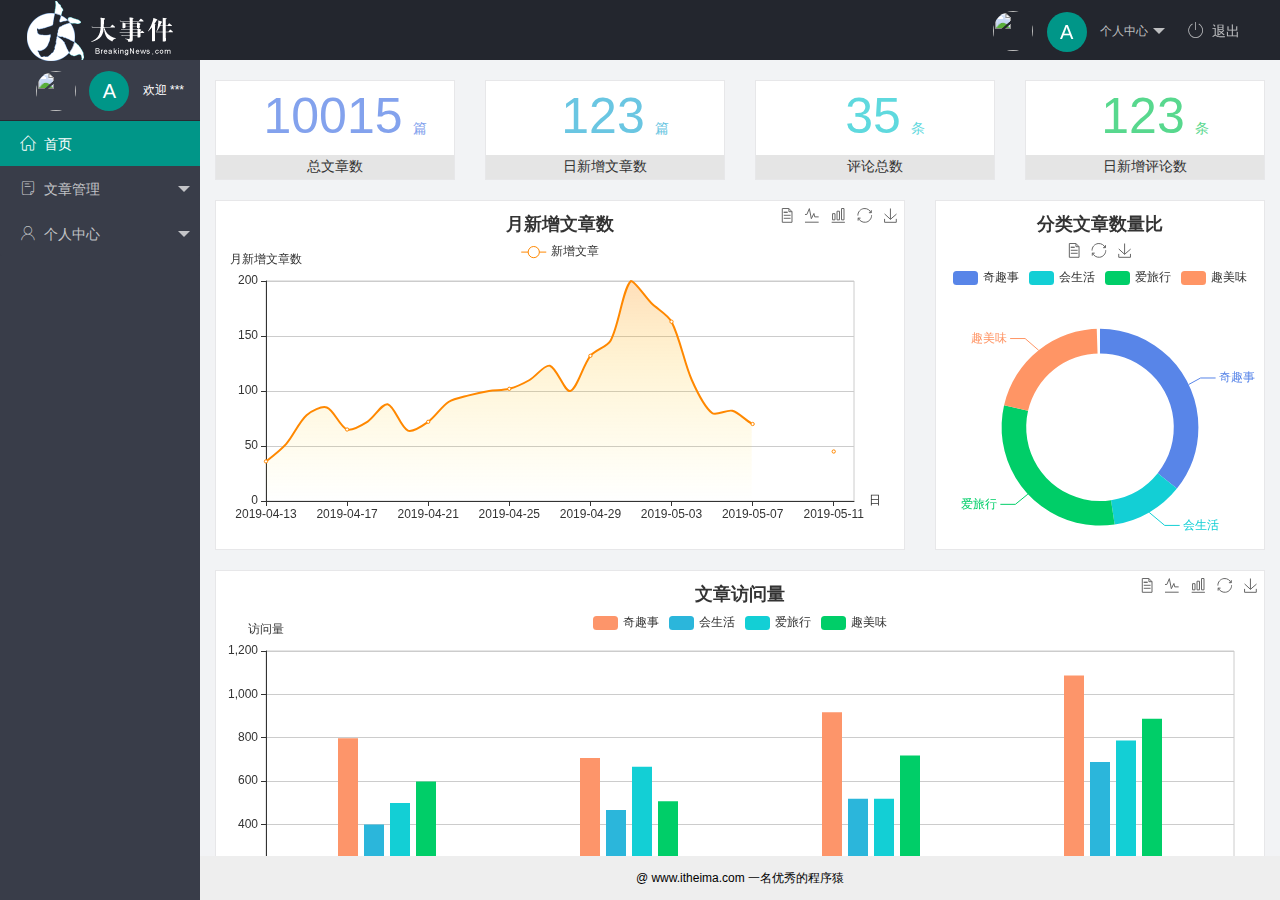
==== commit fefcb41c: "完成了user界面的功能与开发" ====
--- a/index.html
+++ b/index.html
@@ -29,9 +29,9 @@
             个人中心
           </a>
           <dl class="layui-nav-child">
-            <dd><a href="">基本资料</a></dd>
-            <dd><a href="">更换头像</a></dd>
-            <dd><a href="">重置密码</a></dd>
+            <dd><a href="/user/user_info.html" target="fm">基本资料</a></dd>
+            <dd><a href="/user/user_avatar.html" target="fm">更换头像</a></dd>
+            <dd><a href="/user/user_pwd.html" target="fm">重置密码</a></dd>
           </dl>
         </li>
         <li class="layui-nav-item"><a href="javascript:;" id="btnLogout"><span class="iconfont icon-tuichu"></span>退出</a></li>
@@ -60,9 +60,9 @@
           <li class="layui-nav-item">
             <a href="javascript:;"><span class="iconfont icon-user"></span>个人中心</a>
             <dl class="layui-nav-child">
-              <dd><a href="javascript:;"><i class="layui-icon layui-icon-app"></i>基本资料</a></dd>
-              <dd><a href="javascript:;"><i class="layui-icon layui-icon-app"></i>更换头像</a></dd>
-              <dd><a href="javascript:;"><i class="layui-icon layui-icon-app"></i>重置密码</a></dd>
+              <dd><a href="./user/user_info.html" target="fm"><i class="layui-icon layui-icon-app"></i>基本资料</a></dd>
+              <dd><a href="/user/user_avatar.html" target="fm"><i class="layui-icon layui-icon-app"></i>更换头像</a></dd>
+              <dd><a href="/user/user_pwd.html" target="fm"><i class="layui-icon layui-icon-app"></i>重置密码</a></dd>
             </dl>
           </li>
         </ul>
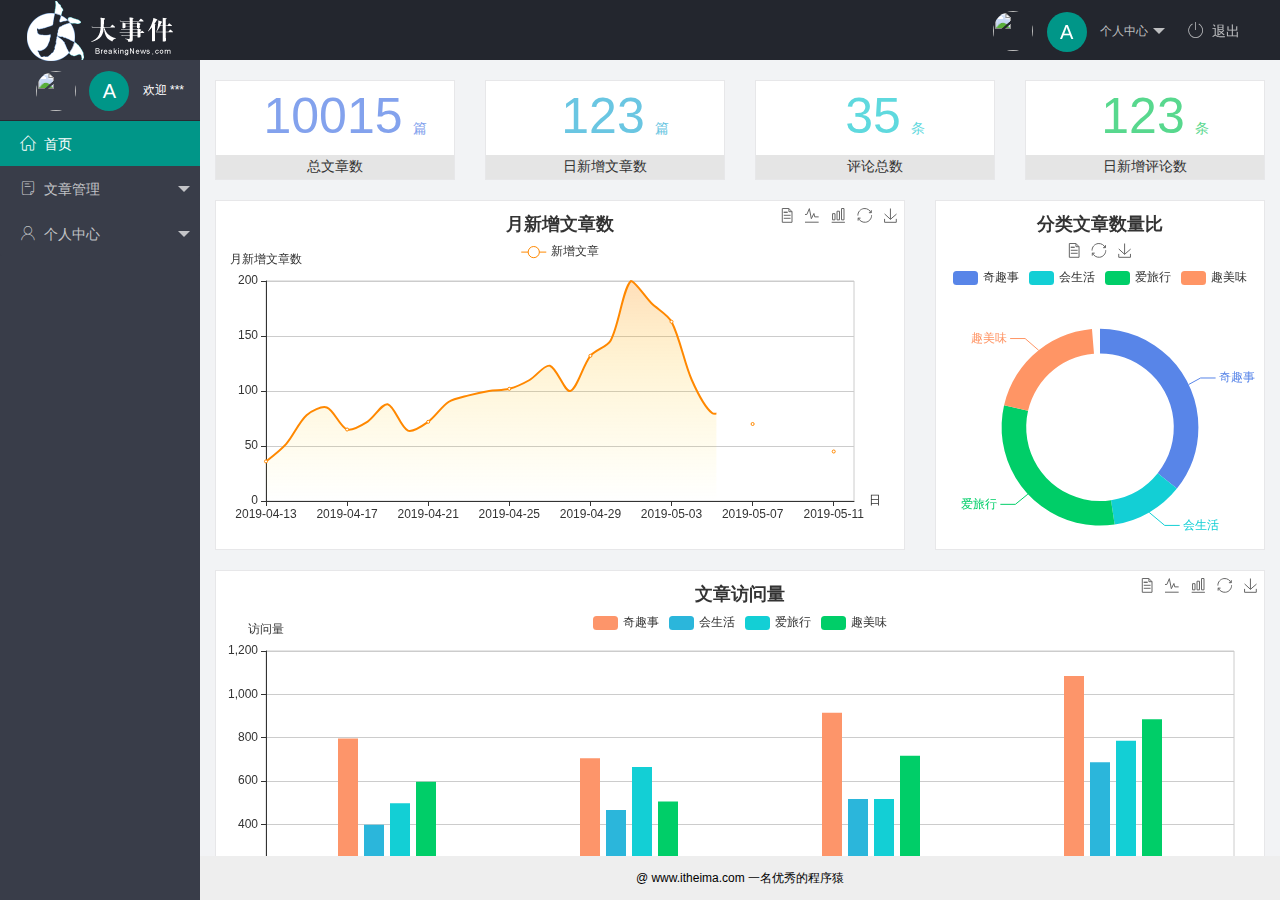
==== commit 0d5f597c: "完成了文件管理相关功能的开发" ====
--- a/index.html
+++ b/index.html
@@ -52,9 +52,9 @@
           <li class="layui-nav-item">
             <a class="" href="javascript:;"><span class="iconfont icon-16"></span>文章管理</a>
             <dl class="layui-nav-child">
-              <dd><a href="javascript:;"><i class="layui-icon layui-icon-app"></i>文章类别</a></dd>
-              <dd><a href="javascript:;"><i class="layui-icon layui-icon-app"></i>文章列表</a></dd>
-              <dd><a href="javascript:;"><i class="layui-icon layui-icon-app"></i>发布文章</a></dd>
+              <dd><a href="/article/art_cate.html" target="fm"><i class="layui-icon layui-icon-app"></i>文章类别</a></dd>
+              <dd><a href="/article/art_list.html" target="fm"><i class="layui-icon layui-icon-app"></i>文章列表</a></dd>
+              <dd><a href="/article/art_pub.html" target="fm"><i class="layui-icon layui-icon-app"></i>发布文章</a></dd>
             </dl>
           </li>
           <li class="layui-nav-item">
